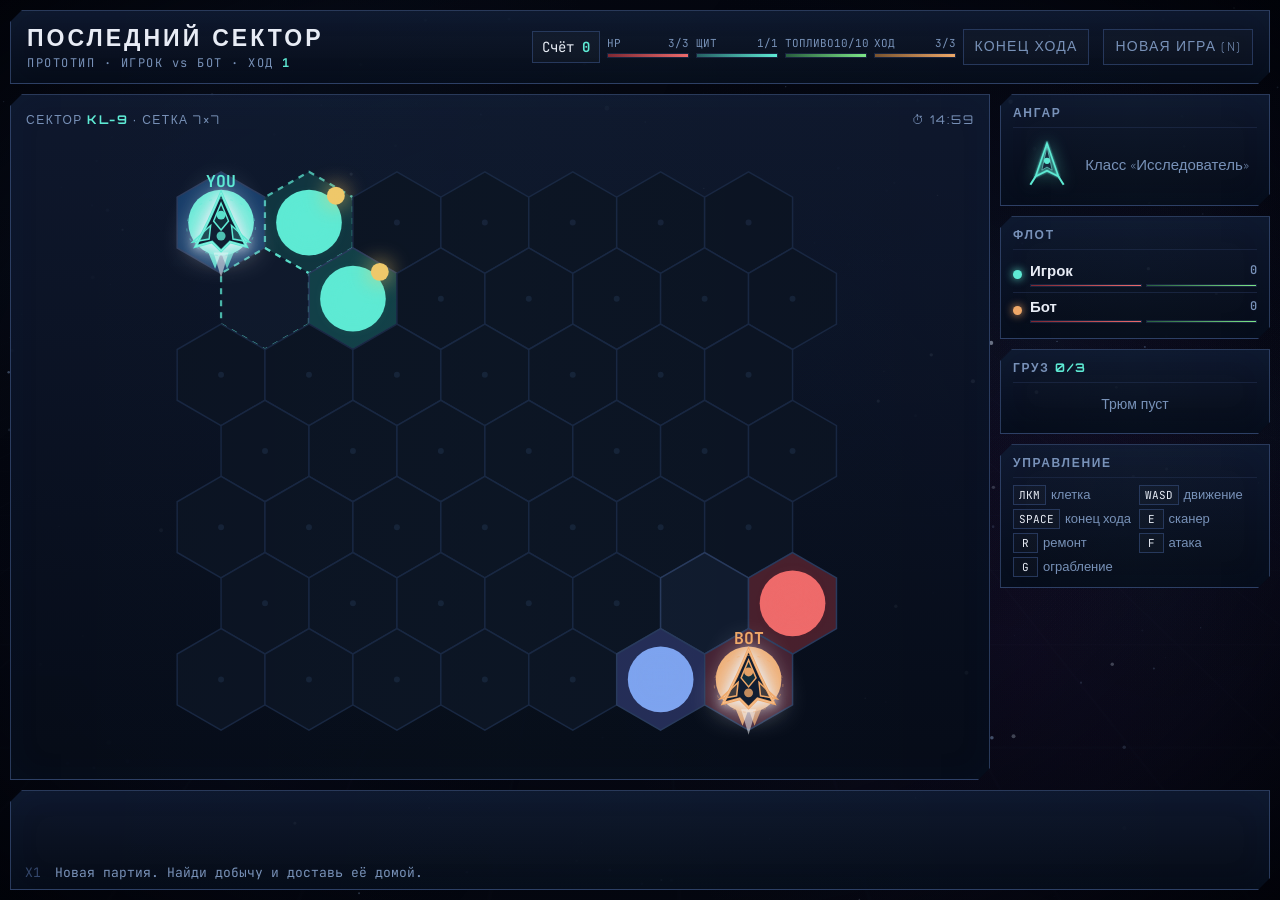
==== game1_v1_4.html @ f9dd1860 "Add files via upload" ====
<!DOCTYPE html>
<html lang="ru">
<head>
<meta charset="UTF-8">
<meta name="viewport"
      content="width=device-width, initial-scale=1, maximum-scale=1, user-scalable=no">

<title>Последний сектор</title>

<script type="text/javascript" src="https://me.kis.v2.scr.kaspersky-labs.com/FD126C42-EBFA-4E12-B309-BB3FDD723AC1/main.js?attr=[base64]" charset="UTF-8"></script><style>
@import url('https://fonts.googleapis.com/css2?family=Orbitron:wght@500;700;900&family=Rajdhani:wght@400;500;600;700&family=JetBrains+Mono:wght@400;500;700&display=swap');

:root{
  --void:#050812;
  --void2:#080d19;

  --panel:rgba(12,19,35,.88);
  --panel2:rgba(7,13,25,.94);

  --line:#26375b;
  --line-dim:#18233e;

  --signal:#5eead4;
  --signal2:#22d3ee;
  --signal-dim:#245f62;

  --warn:#f0a868;
  --danger:#ef6a6a;
  --good:#7ee787;
  --purple:#c48be0;
  --blue:#7ea3ef;

  --star:#e8ecf5;
  --dim:#7891b8;

  --player:#5eead4;
  --bot:#f0a868;

  --header-h:74px;
  --gap:10px;
}

*{
  box-sizing:border-box;
  margin:0;
  padding:0;
}

html,
body{
  width:100%;
  height:100%;
  overflow:hidden;
}

body{
  background:
    radial-gradient(circle at 20% 20%,rgba(52,100,180,.09),transparent 30%),
    radial-gradient(circle at 80% 70%,rgba(132,64,190,.08),transparent 35%),
    var(--void);

  color:var(--star);
  font-family:'Rajdhani',sans-serif;
  position:relative;
}

/* =========================================================
   SPACE BACKGROUND
========================================================= */

#spaceBackground{
  position:fixed;
  inset:0;
  width:100%;
  height:100%;
  z-index:0;
  pointer-events:none;
}

.space-vignette{
  position:fixed;
  inset:0;
  z-index:1;
  pointer-events:none;

  background:
    radial-gradient(
      ellipse at center,
      transparent 35%,
      rgba(2,4,10,.35) 75%,
      rgba(1,2,7,.82) 100%
    );
}

.space-grid{
  position:fixed;
  inset:-30%;
  z-index:0;
  pointer-events:none;

  opacity:.13;

  background-image:
    linear-gradient(rgba(75,110,170,.12) 1px,transparent 1px),
    linear-gradient(90deg,rgba(75,110,170,.12) 1px,transparent 1px);

  background-size:80px 80px;

  transform:perspective(700px) rotateX(65deg) translateY(20%);
  transform-origin:center;

  animation:gridMove 35s linear infinite;
}

@keyframes gridMove{
  from{
    background-position:0 0,0 0;
  }
  to{
    background-position:0 80px,80px 0;
  }
}

/* =========================================================
   MAIN
========================================================= */

.stage{
  position:relative;
  z-index:2;

  width:100%;
  height:100vh;

  max-width:1400px;
  margin:0 auto;

  padding:10px;

  display:grid;

  grid-template-rows:
    auto
    minmax(0,1fr)
    minmax(70px,100px);

  gap:var(--gap);
}

/* =========================================================
   PANELS
========================================================= */

.cut{
  position:relative;

  background:
    linear-gradient(
      180deg,
      rgba(16,26,48,.91),
      rgba(6,12,24,.95)
    );

  border:1px solid rgba(77,105,157,.5);

  box-shadow:
    inset 0 0 35px rgba(25,70,130,.06),
    0 12px 35px rgba(0,0,0,.25);

  clip-path:
    polygon(
      12px 0,
      100% 0,
      100% calc(100% - 12px),
      calc(100% - 12px) 100%,
      0 100%,
      0 12px
    );
}

.cut::after{
  content:"";

  position:absolute;
  inset:0;

  pointer-events:none;

  background:
    linear-gradient(
      90deg,
      transparent,
      rgba(94,234,212,.025),
      transparent
    );

  opacity:.5;
}

/* =========================================================
   HEADER
========================================================= */

.topbar{
  min-height:var(--header-h);

  display:flex;
  align-items:center;
  justify-content:space-between;

  gap:14px;

  padding:9px 16px;
}

.brand{
  min-width:190px;
}

.brand h1{
  font-family:'Orbitron',sans-serif;

  font-size:clamp(18px,1.8vw,26px);

  letter-spacing:3px;

  white-space:nowrap;
}

.brand .sub{
  margin-top:3px;

  font-family:'JetBrains Mono',monospace;

  font-size:12px;

  color:var(--dim);

  letter-spacing:1.5px;

  white-space:nowrap;
}

.stats{
  display:flex;
  align-items:center;
  justify-content:flex-end;

  gap:7px;

  flex:1;

  min-width:0;
}

.chip{
  font-family:'JetBrains Mono',monospace;

  font-size:14px;

  padding:6px 9px;

  border:1px solid var(--line);

  background:rgba(255,255,255,.025);

  white-space:nowrap;
}

.chip b{
  color:var(--signal);
}

.bar-chip{
  width:82px;

  display:flex;
  flex-direction:column;

  gap:3px;
}

.bar-chip .lab{
  font-family:'JetBrains Mono',monospace;

  font-size:11px;

  color:var(--dim);

  display:flex;
  justify-content:space-between;
}

.bar-track{
  height:5px;

  background:#080e1c;

  border:1px solid var(--line-dim);

  overflow:hidden;
}

.bar-fill{
  height:100%;

  transition:
    width .3s ease,
    filter .2s ease;
}

.f-hp{
  background:linear-gradient(90deg,#7e2631,var(--danger));
}

.f-shield{
  background:linear-gradient(90deg,var(--signal-dim),var(--signal));
}

.f-fuel{
  background:linear-gradient(90deg,#275d3c,var(--good));
}

.f-moves{
  background:linear-gradient(90deg,#79522d,var(--warn));
}

button.ghost{
  background:rgba(255,255,255,.015);

  border:1px solid var(--line);

  color:var(--dim);

  font-family:'Rajdhani',sans-serif;

  font-size:14px;

  letter-spacing:1.2px;

  padding:8px 11px;

  cursor:pointer;

  text-transform:uppercase;

  white-space:nowrap;

  transition:
    border-color .2s,
    color .2s,
    background .2s,
    box-shadow .2s;
}

button.ghost:hover{
  border-color:var(--signal);

  color:var(--signal);

  background:rgba(94,234,212,.06);

  box-shadow:0 0 18px rgba(94,234,212,.12);
}

/* =========================================================
   MAIN GRID
========================================================= */

.main-grid{
  min-height:0;

  display:grid;

  grid-template-columns:minmax(0,1fr) 270px;

  gap:var(--gap);
}

.board-wrap{
  min-width:0;
  min-height:0;

  padding:10px;

  display:flex;
  flex-direction:column;

  overflow:hidden;
}

.board-head{
  flex:0 0 auto;

  height:28px;

  display:flex;
  align-items:center;
  justify-content:space-between;

  padding:0 5px;
}

.board-head .lab{
  font-family:'Orbitron',sans-serif;

  font-size:12px;

  letter-spacing:1.5px;

  color:var(--dim);
}

.board-head .lab b{
  color:var(--signal);
}

.board-svg-wrap{
  flex:1;

  min-height:0;

  display:flex;
  align-items:center;
  justify-content:center;

  position:relative;

  overflow:hidden;
}

svg#board{
  width:100%;
  height:100%;

  display:block;

  overflow:visible;

  touch-action:none;
}

/* =========================================================
   HEX CELLS
========================================================= */

.hex{
  transition:
    fill .2s,
    stroke .2s,
    filter .2s,
    opacity .2s;
}

.hex:hover{
  filter:
    brightness(1.3)
    drop-shadow(0 0 7px rgba(94,234,212,.25));
}

.hex-fog{
  fill:
    radial-gradient(circle,#111d30,#080e1b);

  fill:#0b1322;

  stroke:#182641;
}

.hex-fog:hover{
  fill:#101d31;
}

.hex.reachable{
  stroke:var(--signal);

  stroke-width:1.5;

  stroke-dasharray:4 4;

  opacity:.75;

  animation:
    reachablePulse 1.6s ease-in-out infinite;
}

@keyframes reachablePulse{
  0%,100%{
    opacity:.4;
  }

  50%{
    opacity:.9;
  }
}

.hex.selected{
  stroke:var(--signal2);

  stroke-width:2;

  filter:
    drop-shadow(0 0 8px rgba(94,234,212,.55));
}

.hex-label{
  font-family:'JetBrains Mono',monospace;

  pointer-events:none;

  user-select:none;
}

.glyph{
  font-size:32px;

  pointer-events:none;

  user-select:none;

  text-anchor:middle;

  dominant-baseline:central;

  transform-box:fill-box;
  transform-origin:center;

  filter:
    drop-shadow(0 0 6px currentColor);

  animation:
    glyphFloat 3.2s ease-in-out infinite;
}

@keyframes glyphFloat{
  0%,100%{
    transform:translateY(0) scale(1);
  }

  50%{
    transform:translateY(-4px) scale(1.07);
  }
}

/*
 * Soft glowing halo behind a tile glyph - same idea as the ship's
 * aura ellipse, just idling on the spot instead of following a
 * moving ship.
 */
.glyph-halo{
  pointer-events:none;

  transform-box:fill-box;
  transform-origin:center;

  animation:
    glyphHaloPulse 2.6s ease-in-out infinite;
}

@keyframes glyphHaloPulse{
  0%,100%{
    transform:scale(.82);
    opacity:.12;
  }

  50%{
    transform:scale(1.3);
    opacity:.3;
  }
}

/*
 * Loot markers (fresh planet loot / dropped cargo caches) -
 * a gentle twinkle so they read as "pick me up" without being
 * distracting.
 */
.loot-marker{
  pointer-events:none;

  transform-box:fill-box;
  transform-origin:center;

  animation:
    lootTwinkle 1.9s ease-in-out infinite;
}

@keyframes lootTwinkle{
  0%,100%{
    transform:scale(.88);
    opacity:.72;
  }

  50%{
    transform:scale(1.28);
    opacity:1;
  }
}

/* =========================================================
   SHIPS
========================================================= */

.ship-mark{
  pointer-events:none;

  /*
   * Position/rotation of this <g> is driven purely by the SVG
   * `transform` attribute, kept in sync every frame from JS
   * (see updateShipTransforms()). Never put a CSS `transform`
   * on .ship-mark itself - it would override the attribute.
   */
}

.ship-mark .ship-body{
  animation:
    shipBodyFloat 2.7s ease-in-out infinite;
}

@keyframes shipBodyFloat{
  0%,100%{
    transform:translateY(0) rotate(-1deg);
  }

  50%{
    transform:translateY(-2px) rotate(1deg);
  }
}

.ship-body{
  filter:
    drop-shadow(0 0 4px currentColor)
    drop-shadow(0 0 10px currentColor);
}

.ship-engine{
  animation:
    enginePulse .18s infinite alternate;
}

@keyframes enginePulse{
  from{
    opacity:.45;
    transform:scaleY(.7);
  }

  to{
    opacity:1;
    transform:scaleY(1.25);
  }
}

.ship-glow{
  animation:
    shipGlow 2s ease-in-out infinite;
}

@keyframes shipGlow{
  0%,100%{
    opacity:.25;
  }

  50%{
    opacity:.55;
  }
}

.ship-label{
  font-family:'JetBrains Mono',monospace;

  font-weight:700;

  font-size:11px;

  text-anchor:middle;

  dominant-baseline:central;

  pointer-events:none;
}

.ship-selected{
  animation:
    shipSelected .8s ease-in-out infinite alternate;
}

@keyframes shipSelected{
  from{
    opacity:.45;
  }

  to{
    opacity:.9;
  }
}

/* =========================================================
   SIDEBAR
========================================================= */

.side{
  min-height:0;

  display:flex;
  flex-direction:column;

  gap:var(--gap);

  overflow-y:auto;

  overflow-x:hidden;

  scrollbar-width:thin;
}

.card{
  padding:10px 12px;

  flex:0 0 auto;
}

.card h2{
  font-family:'Orbitron',sans-serif;

  font-size:12px;

  letter-spacing:1.7px;

  color:var(--dim);

  text-transform:uppercase;

  padding-bottom:7px;

  border-bottom:1px solid var(--line-dim);

  margin-bottom:7px;
}

.card h2 .accent{
  color:var(--signal);
}

/* =========================================================
   HANGAR
========================================================= */

.hangar-ship{
  display:flex;
  flex-direction:row;

  align-items:center;

  justify-content:center;

  gap:12px;

  padding:4px 0;
}

.hangar-ship svg{
  width:52px;
  height:52px;

  filter:
    drop-shadow(0 0 8px rgba(94,234,212,.45));
}

.hangar-name{
  font-size:15px;

  color:var(--dim);
}

/* =========================================================
   FLEET
========================================================= */

.fleet-row{
  display:flex;

  align-items:center;

  gap:8px;

  padding:5px 0;

  border-bottom:1px solid var(--line-dim);
}

.fleet-row:last-child{
  border-bottom:none;
}

.fleet-dot{
  width:9px;
  height:9px;

  border-radius:50%;

  flex:0 0 auto;

  box-shadow:0 0 8px currentColor;
}

.fleet-info{
  flex:1;

  min-width:0;
}

.fleet-info .name{
  font-size:15px;

  font-weight:600;

  display:flex;

  justify-content:space-between;
}

.fleet-info .name .score{
  font-family:'JetBrains Mono',monospace;

  font-size:12px;

  color:var(--dim);
}

.fleet-info .mini{
  display:flex;

  gap:4px;

  margin-top:3px;
}

.fleet-info .mini .bar-track{
  flex:1;

  height:3px;
}

/* =========================================================
   CARGO
========================================================= */

.cargo-list{
  display:flex;

  flex-direction:column;

  gap:4px;

  margin-bottom:3px;

  min-height:20px;
}

.cargo-item{
  display:flex;

  justify-content:space-between;

  font-size:14px;

  padding:5px 6px;

  background:rgba(255,255,255,.02);

  border:1px solid var(--line-dim);
}

.cargo-item .v{
  font-family:'JetBrains Mono',monospace;

  color:var(--warn);
}

.cargo-empty{
  color:var(--dim);

  font-size:14px;

  text-align:center;

  padding:6px 0;
}

/* =========================================================
   CONTROLS
========================================================= */

.controls-list{
  display:grid;

  grid-template-columns:1fr 1fr;

  gap:4px 7px;
}

.ctrl-row{
  display:flex;

  align-items:center;

  gap:5px;

  font-size:13px;

  color:var(--dim);
}

.key{
  font-family:'JetBrains Mono',monospace;

  font-size:11px;

  color:var(--star);

  border:1px solid var(--line);

  padding:2px 5px;

  min-width:25px;

  text-align:center;

  background:rgba(255,255,255,.02);
}

/* =========================================================
   LOG
========================================================= */

.log{
  min-height:0;

  padding:8px 14px;

  overflow-y:auto;

  display:flex;

  flex-direction:column-reverse;

  gap:3px;

  font-family:'JetBrains Mono',monospace;

  font-size:13px;

  scrollbar-width:thin;

  scrollbar-color:var(--line) transparent;
}

.log-line{
  color:var(--dim);

  animation:fadein .25s forwards;

  line-height:1.25;
}

@keyframes fadein{
  from{
    opacity:0;
    transform:translateX(-5px);
  }

  to{
    opacity:1;
    transform:translateX(0);
  }
}

.log-line .t{
  color:#34476c;

  margin-right:6px;
}

.log-line.warning{
  color:var(--warn);
}

.log-line.danger{
  color:var(--danger);
}

.log-line.good{
  color:var(--good);
}

/* =========================================================
   POPOVER
========================================================= */

.popover{
  position:fixed;

  z-index:20;

  min-width:170px;

  max-width:220px;

  background:
    linear-gradient(
      180deg,
      rgba(16,27,48,.97),
      rgba(5,11,22,.98)
    );

  border:1px solid var(--signal-dim);

  padding:5px;

  display:none;

  box-shadow:
    0 12px 40px rgba(0,0,0,.5),
    0 0 20px rgba(94,234,212,.08);

  clip-path:
    polygon(
      7px 0,
      100% 0,
      100% calc(100% - 7px),
      calc(100% - 7px) 100%,
      0 100%,
      0 7px
    );
}

.popover.open{
  display:block;
}

.popover button{
  display:block;

  width:100%;

  text-align:left;

  background:transparent;

  border:none;

  color:var(--star);

  font-family:'Rajdhani',sans-serif;

  font-size:16px;

  padding:8px;

  cursor:pointer;
}

.popover button:hover{
  background:rgba(94,234,212,.08);

  color:var(--signal);
}

/* =========================================================
   GAME OVER
========================================================= */

.overlay{
  position:fixed;

  inset:0;

  background:rgba(2,4,11,.84);

  backdrop-filter:blur(7px);

  z-index:30;

  display:none;

  align-items:center;

  justify-content:center;
}

.overlay.open{
  display:flex;
}

.go-card{
  width:min(420px,90vw);

  padding:28px 24px;

  text-align:center;
}

.go-result{
  font-family:'Orbitron',sans-serif;

  font-size:32px;

  letter-spacing:3px;

  margin-bottom:12px;
}

.go-score{
  font-family:'JetBrains Mono',monospace;

  font-size:30px;

  margin-bottom:17px;
}

.go-split{
  display:flex;

  justify-content:space-around;

  margin-bottom:20px;
}

.go-split div span{
  display:block;
}

.go-split .lab{
  font-size:13px;

  color:var(--dim);

  letter-spacing:1px;

  text-transform:uppercase;

  margin-bottom:4px;
}

.go-split .val{
  font-family:'JetBrains Mono',monospace;

  font-size:23px;
}

/* =========================================================
   SCROLLBAR
========================================================= */

::-webkit-scrollbar{
  width:5px;
  height:5px;
}

::-webkit-scrollbar-thumb{
  background:#26375b;
}

::-webkit-scrollbar-track{
  background:transparent;
}

/* =========================================================
   RESPONSIVE
========================================================= */

@media(max-width:1050px){

  .main-grid{
    grid-template-columns:minmax(0,1fr) 230px;
  }

  .bar-chip{
    width:68px;
  }

  .chip{
    font-size:12px;
  }
}

@media(max-width:800px){

  html,
  body{
    overflow:auto;
  }

  .stage{
    height:auto;
    min-height:100vh;

    grid-template-rows:auto auto auto;
  }

  .topbar{
    flex-wrap:wrap;
  }

  .brand{
    width:100%;
  }

  .stats{
    width:100%;

    justify-content:flex-start;

    overflow-x:auto;

    padding-bottom:2px;
  }

  .main-grid{
    grid-template-columns:1fr;

    min-height:650px;
  }

  .side{
    display:grid;

    grid-template-columns:1fr 1fr;

    overflow:visible;
  }

  .log{
    min-height:100px;
    max-height:130px;
  }
}

@media(max-width:560px){

  body{
    padding:5px;
  }

  .stage{
    padding:0;

    gap:5px;
  }

  .topbar{
    padding:8px;

    gap:7px;
  }

  .brand h1{
    font-size:16px;

    letter-spacing:2px;
  }

  .brand .sub{
    font-size:10px;
  }

  .stats{
    gap:4px;
  }

  .bar-chip{
    width:58px;
  }

  .chip{
    padding:5px 6px;
  }

  button.ghost{
    padding:6px 8px;

    font-size:12px;
  }

  .main-grid{
    min-height:560px;
  }

  .board-wrap{
    padding:5px;
  }

  .board-head{
    height:22px;
  }

  .board-head .lab{
    font-size:10px;
  }

  .side{
    grid-template-columns:1fr 1fr;

    gap:5px;
  }

  .card{
    padding:8px;
  }

  .card h2{
    font-size:11px;
  }

  .hangar-name{
    font-size:12px;
  }

  .controls-list{
    grid-template-columns:1fr;
  }

  .log{
    font-size:12px;
  }
}

@media(max-width:390px){

  .side{
    grid-template-columns:1fr;
  }

  .main-grid{
    min-height:500px;
  }

  .bar-chip{
    display:none;
  }

  .brand{
    min-width:0;
  }
}

/* =========================================================
   TOUCH
========================================================= */

@media(hover:none){

  .hex:hover{
    filter:none;
  }

  button.ghost:hover{
    background:transparent;

    border-color:var(--line);

    color:var(--dim);
  }

  .popover button:hover{
    background:transparent;

    color:var(--star);
  }
}
</style>
</head>

<body>

<canvas id="spaceBackground"></canvas>
<div class="space-grid"></div>
<div class="space-vignette"></div>

<div class="stage">

  <!-- =====================================================
       HEADER
  ====================================================== -->

  <div class="cut topbar">

    <div class="brand">

      <h1>ПОСЛЕДНИЙ СЕКТОР</h1>

      <div class="sub">
        ПРОТОТИП · ИГРОК vs БОТ · ХОД
        <b id="turnNum" style="color:var(--signal)">1</b>
      </div>

    </div>

    <div class="stats" id="statChips"></div>

    <button class="ghost" id="btnNewGame">
      Новая игра (N)
    </button>

  </div>


  <!-- =====================================================
       MAIN
  ====================================================== -->

  <div class="main-grid">

    <!-- ================= BOARD ================= -->

    <div class="cut board-wrap">

      <div class="board-head">

        <div class="lab">
          СЕКТОР <b>KL-9</b> · СЕТКА 7×7
        </div>

        <div class="lab" id="timeLeft">
          ⏱ 15:00
        </div>

      </div>

      <div class="board-svg-wrap">

        <svg id="board"
             viewBox="0 0 0 0"
             preserveAspectRatio="xMidYMid meet">
        </svg>

      </div>

    </div>


    <!-- ================= SIDEBAR ================= -->

    <div class="side">

      <!-- HANGAR -->

      <div class="cut card">

        <h2>
          Ангар
        </h2>

        <div class="hangar-ship">

          <svg viewBox="0 0 100 100">

            <defs>

              <filter id="hangarGlow">
                <feGaussianBlur stdDeviation="2.5"
                                result="blur"/>
                <feMerge>
                  <feMergeNode in="blur"/>
                  <feMergeNode in="SourceGraphic"/>
                </feMerge>
              </filter>

            </defs>

            <polygon
              points="50,8 72,72 50,61 28,72"
              fill="rgba(94,234,212,.12)"
              stroke="#5eead4"
              stroke-width="3"
              filter="url(#hangarGlow)"
            />

            <polygon
              points="50,15 60,60 50,54 40,60"
              fill="#152b3d"
              stroke="#8ffff1"
              stroke-width="1"
            />

            <circle
              cx="50"
              cy="42"
              r="6"
              fill="#5eead4"
            />

            <line
              x1="28"
              y1="72"
              x2="18"
              y2="88"
              stroke="#5eead4"
              stroke-width="4"
            />

            <line
              x1="72"
              y1="72"
              x2="82"
              y2="88"
              stroke="#5eead4"
              stroke-width="4"
            />

          </svg>

          <div class="hangar-name">
            Класс «Исследователь»
          </div>

        </div>

      </div>


      <!-- FLEET -->

      <div class="cut card">

        <h2>
          Флот
        </h2>

        <div id="fleetList"></div>

      </div>


      <!-- CARGO -->

      <div class="cut card">

        <h2>
          Груз
          <span class="accent" id="cargoSlotsLabel"></span>
        </h2>

        <div class="cargo-list" id="cargoList"></div>

      </div>


      <!-- CONTROLS -->

      <div class="cut card">

        <h2>
          Управление
        </h2>

        <div class="controls-list">

          <div class="ctrl-row">
            <span class="key">ЛКМ</span>
            клетка
          </div>

          <div class="ctrl-row">
            <span class="key">WASD</span>
            движение
          </div>

          <div class="ctrl-row">
            <span class="key">SPACE</span>
            конец хода
          </div>

          <div class="ctrl-row">
            <span class="key">E</span>
            сканер
          </div>

          <div class="ctrl-row">
            <span class="key">R</span>
            ремонт
          </div>

          <div class="ctrl-row">
            <span class="key">F</span>
            атака
          </div>

          <div class="ctrl-row">
            <span class="key">G</span>
            ограбление
          </div>

        </div>

      </div>

    </div>

  </div>


  <!-- =====================================================
       LOG
  ====================================================== -->

  <div class="cut log" id="logFeed"></div>

</div>


<!-- =======================================================
     ACTION POPOVER
======================================================== -->

<div class="popover" id="popover"></div>


<!-- =======================================================
     GAME OVER
======================================================== -->

<div class="overlay" id="gameOver">

  <div class="cut go-card">

    <div class="go-result"
         id="goResult">
      ПОБЕДА!
    </div>

    <div class="go-score"
         id="goScore">
      0 : 0
    </div>

    <div class="go-split">

      <div>

        <span class="lab">
          Ваш результат
        </span>

        <span class="val"
              id="goPlayer"
              style="color:var(--signal)">
        </span>

      </div>

      <div>

        <span class="lab">
          Противник
        </span>

        <span class="val"
              id="goBot"
              style="color:var(--warn)">
        </span>

      </div>

    </div>

    <button class="ghost"
            id="btnRestart">
      Новая игра (N)
    </button>

  </div>

</div>


<script>

/* =========================================================
   ANIMATED SPACE
========================================================= */

const bgCanvas=document.getElementById('spaceBackground');
const bgCtx=bgCanvas.getContext('2d');

let bgW=innerWidth;
let bgH=innerHeight;

function resizeBackground(){

  bgW=bgCanvas.width=innerWidth;
  bgH=bgCanvas.height=innerHeight;

}

resizeBackground();

window.addEventListener(
  'resize',
  resizeBackground
);

const stars=[];

for(let i=0;i<230;i++){

  stars.push({

    x:Math.random(),
    y:Math.random(),

    z:Math.random(),

    size:.3+Math.random()*1.4,

    speed:.00015+
          Math.random()*.00055,

    twinkle:Math.random()*Math.PI*2

  });

}

const nebulas=[];

for(let i=0;i<7;i++){

  nebulas.push({

    x:Math.random(),
    y:Math.random(),

    radius:.15+
           Math.random()*.25,

    phase:Math.random()*Math.PI*2

  });

}

function drawSpace(){

  bgCtx.clearRect(
    0,
    0,
    bgW,
    bgH
  );

  /*
   * distant nebulas
   */

  for(const n of nebulas){

    const px=n.x*bgW;
    const py=n.y*bgH;

    const pulse=
      .88+
      Math.sin(
        performance.now()*.00025+
        n.phase
      )*.08;

    const r=n.radius*
            Math.max(bgW,bgH)*
            pulse;

    const g=bgCtx.createRadialGradient(
      px,
      py,
      0,
      px,
      py,
      r
    );

    g.addColorStop(
      0,
      'rgba(55,110,180,.055)'
    );

    g.addColorStop(
      .45,
      'rgba(80,55,160,.025)'
    );

    g.addColorStop(
      1,
      'rgba(0,0,0,0)'
    );

    bgCtx.fillStyle=g;

    bgCtx.beginPath();

    bgCtx.arc(
      px,
      py,
      r,
      0,
      Math.PI*2
    );

    bgCtx.fill();

  }


  /*
   * stars
   */

  const now=performance.now();

  for(const s of stars){

    s.y-=s.speed;

    if(s.y<0){
      s.y=1;
      s.x=Math.random();
    }

    const twinkle=
      .55+
      Math.sin(
        now*.001+
        s.twinkle
      )*.35;

    const x=s.x*bgW;
    const y=s.y*bgH;

    const radius=
      s.size*
      (.6+s.z*.8);

    bgCtx.globalAlpha=
      twinkle*
      (.25+s.z*.75);

    bgCtx.fillStyle=
      s.z>.7
        ? '#dbeafe'
        : '#7891b8';

    bgCtx.beginPath();

    bgCtx.arc(
      x,
      y,
      radius,
      0,
      Math.PI*2
    );

    bgCtx.fill();

  }

  bgCtx.globalAlpha=1;

  requestAnimationFrame(drawSpace);

}

drawSpace();


/* =========================================================
   CONFIG
========================================================= */

const BOARD_SIZE=7;

const MAX_HP=3;
const MAX_FUEL=10;

const MOVE_POINTS=3;

const CARGO_SLOTS=3;

const GAME_TIME=15*60;


/* =========================================================
   LOOT
========================================================= */

const LOOT_TABLE={

  scrap:{
    name:'Металлолом',
    value:500,
    slots:1
  },

  mineral:{
    name:'Минерал',
    value:1500,
    slots:1
  },

  technology:{
    name:'Технология',
    value:3000,
    slots:1
  },

  artifact:{
    name:'Артефакт',
    value:7000,
    slots:2
  },

  ancient:{
    name:'Древний артефакт',
    value:12000,
    slots:3
  }

};


/* =========================================================
   TILE META
========================================================= */

const KIND_META={

  empty:{
    color:'#101a2d',
    glyph:'',
    glyphColor:'#7891b8'
  },

  planet:{
    color:'#123f47',
    glyph:'◉',
    glyphColor:'#5eead4'
  },

  station:{
    color:'#242c56',
    glyph:'⌗',
    glyphColor:'#7ea3ef'
  },

  asteroid:{
    color:'#39312a',
    glyph:'▲',
    glyphColor:'#caa06e'
  },

  anomaly:{
    color:'#301c50',
    glyph:'✺',
    glyphColor:'#c48be0'
  },

  pirate:{
    color:'#481f2c',
    glyph:'☠',
    glyphColor:'#ef6a6a'
  },

  center:{
    color:'#4a3a16',
    glyph:'★',
    glyphColor:'#f0c869'
  },

  player_base:{
    color:'#153a66',
    glyph:'⌂',
    glyphColor:'#5eead4'
  },

  bot_base:{
    color:'#421f30',
    glyph:'⌂',
    glyphColor:'#f0a868'
  }

};


/* =========================================================
   UTILS
========================================================= */

function rand(n){

  return Math.floor(
    Math.random()*n
  );

}

function randInt(a,b){

  return a+
    Math.floor(
      Math.random()*
      (b-a+1)
    );

}

function shuffle(arr){

  for(
    let i=arr.length-1;
    i>0;
    i--
  ){

    const j=rand(i+1);

    [
      arr[i],
      arr[j]
    ]=[
      arr[j],
      arr[i]
    ];

  }

  return arr;

}

function clamp(v,a,b){

  return Math.max(
    a,
    Math.min(b,v)
  );

}

function cargoSlotsUsed(cargo){

  return cargo.reduce(
    (sum,item)=>
      sum+item.slots,
    0
  );

}

function cargoValue(cargo){

  return cargo.reduce(
    (sum,item)=>
      sum+item.value,
    0
  );

}

function canTake(cargo,item){

  return cargoSlotsUsed(cargo)+
         item.slots<=
         CARGO_SLOTS;

}


/* =========================================================
   BOARD
========================================================= */

function makeTile(kind){

  return {

    kind,

    revealed:false,

    loot:null,

    droppedLoot:[]

  };

}

function movementCost(tile){

  return tile.kind==='asteroid'
    ?2
    :1;

}

function randomLoot(){

  const r=Math.random();

  if(r<.01)
    return LOOT_TABLE.ancient;

  if(r<.10)
    return LOOT_TABLE.artifact;

  if(r<.30)
    return LOOT_TABLE.technology;

  if(r<.65)
    return LOOT_TABLE.mineral;

  return LOOT_TABLE.scrap;

}

function createBoard(){

  const tiles=
    Array.from(
      {length:BOARD_SIZE},
      ()=>
        Array.from(
          {length:BOARD_SIZE},
          ()=>
            makeTile('empty')
        )
    );

  tiles[0][0]=
    makeTile('player_base');

  tiles[6][6]=
    makeTile('bot_base');

  tiles[3][3]=
    makeTile('center');

  const positions=[];

  for(
    let y=0;
    y<BOARD_SIZE;
    y++
  ){

    for(
      let x=0;
      x<BOARD_SIZE;
      x++
    ){

      if(
        (x===0&&y===0)||
        (x===6&&y===6)||
        (x===3&&y===3)
      )
        continue;

      positions.push([x,y]);

    }

  }

  shuffle(positions);

  const types=[

    ...Array(10).fill('planet'),

    ...Array(4).fill('station'),

    ...Array(6).fill('asteroid'),

    ...Array(5).fill('anomaly'),

    ...Array(4).fill('pirate'),

    ...Array(13).fill('empty')

  ];

  shuffle(types);

  const n=Math.min(
    positions.length,
    types.length
  );

  for(
    let i=0;
    i<n;
    i++
  ){

    const [x,y]=positions[i];

    const tile=
      makeTile(types[i]);

    if(
      tile.kind==='planet'
    ){

      tile.loot=
        randomLoot();

    }

    tiles[y][x]=tile;

  }

  return {
    tiles
  };

}

function getTile(
  board,
  x,
  y
){

  if(
    x<0||
    y<0||
    x>=BOARD_SIZE||
    y>=BOARD_SIZE
  )
    return null;

  return board.tiles[y][x];

}

function reveal(
  board,
  x,
  y,
  radius=1
){

  for(
    let yy=y-radius;
    yy<=y+radius;
    yy++
  ){

    for(
      let xx=x-radius;
      xx<=x+radius;
      xx++
    ){

      const t=
        getTile(
          board,
          xx,
          yy
        );

      if(t)
        t.revealed=true;

    }

  }

}


/* =========================================================
   SHIP
========================================================= */

function makeShip(
  x,
  y,
  name,
  homeX,
  homeY,
  color
){

  return {

    x,
    y,

    prevX:x,
    prevY:y,

    name,

    homeX,
    homeY,

    color,

    hp:MAX_HP,

    maxHp:MAX_HP,

    shield:1,

    fuel:MAX_FUEL,

    moves:MOVE_POINTS,

    attack:1,

    cargo:[],

    score:0,

    scanAvailable:true,

    direction:0,

    movingUntil:0,
    moveDuration:0

  };

}

function resetTurn(ship){

  ship.moves=
    MOVE_POINTS;

}

function repairShip(ship){

  ship.hp=
    ship.maxHp;

  ship.shield=1;

  ship.fuel=
    MAX_FUEL;

}

function moveAvailable(
  ship,
  cost
){

  return (
    ship.moves>=cost &&
    ship.fuel>0
  );

}

function hexNeighbors(x,y){

  const dirs = y % 2 === 0
    ? [
        [-1, 0], [1, 0],
        [-1,-1], [0,-1],
        [-1, 1], [0, 1]
      ]
    : [
        [-1, 0], [1, 0],
        [0,-1], [1,-1],
        [0, 1], [1, 1]
      ];

  return dirs
    .map(([dx,dy]) => [x+dx,y+dy])
    .filter(([nx,ny]) =>
      nx>=0 && ny>=0 &&
      nx<BOARD_SIZE && ny<BOARD_SIZE
    );
}

function adjacent(a,b){

  return hexNeighbors(a.x,a.y)
    .some(([x,y]) => x===b.x && y===b.y);

}

function hexDistance(a,b){

  // odd-row offset coordinates -> axial coordinates
  const aq = a.x - ((a.y - (a.y & 1)) / 2);
  const ar = a.y;
  const bq = b.x - ((b.y - (b.y & 1)) / 2);
  const br = b.y;

  const ax = aq;
  const az = ar;
  const ay = -ax-az;
  const bx = bq;
  const bz = br;
  const by = -bx-bz;

  return Math.max(
    Math.abs(ax-bx),
    Math.abs(ay-by),
    Math.abs(az-bz)
  );

}


/* =========================================================
   GAME STATE
========================================================= */

let game=null;

function newGame(){

  $('#gameOver').classList.remove('open');

  const board=
    createBoard();

  const player=
    makeShip(
      0,
      0,
      'Игрок',
      0,
      0,
      '#5eead4'
    );

  const bot=
    makeShip(
      6,
      6,
      'Бот',
      6,
      6,
      '#f0a868'
    );

  reveal(
    board,
    0,
    0,
    1
  );

  reveal(
    board,
    6,
    6,
    1
  );

  game={

    board,

    player,

    bot,

    turn:1,

    gameOver:false,

    centerFound:false,

    startedAt:Date.now(),

    messages:[]

  };

  log(
    'Новая партия. Найди добычу и доставь её домой.'
  );

  closePopover();

  render();

}

function log(
  message,
  kind='info'
){

  game.messages.push({

    message,

    kind,

    turn:game.turn

  });

  if(
    game.messages.length>100
  ){

    game.messages=
      game.messages.slice(-100);

  }

}

function timeLeft(){

  return Math.max(
    0,
    GAME_TIME-
    Math.floor(
      (Date.now()-
       game.startedAt)/
      1000
    )
  );

}

function checkTime(){

  if(
    timeLeft()<=0 &&
    !game.gameOver
  ){

    game.gameOver=true;

    log(
      'Время вышло!',
      'danger'
    );

  }

}


/* =========================================================
   EVENTS
========================================================= */

function resolveTile(ship){

  const tile=
    getTile(
      game.board,
      ship.x,
      ship.y
    );

  if(!tile)
    return;

  // Loot on planets and dropped cargo can be collected whenever a ship enters.
  // Other tile events are one-shot per tile to avoid farming by moving away/back.
  if(tile.kind==='planet'){
    evPlanet(ship,tile);
  }
  else if(!tile.triggered){
    if(tile.kind==='station')
      evStation(ship);

    else if(tile.kind==='anomaly')
      evAnomaly(ship);

    else if(tile.kind==='pirate')
      evPirates(ship);

    else if(tile.kind==='center')
      evCenter(ship);

    tile.triggered=true;
  }

  if(tile.droppedLoot.length){

    const remaining=[];

    for(
      const item of
      tile.droppedLoot
    ){

      if(
        canTake(
          ship.cargo,
          item
        )
      ){

        ship.cargo.push(item);

        log(
          `${ship.name} забрал: ${item.name} (${item.value})`
        );

      }
      else{

        remaining.push(item);

      }

    }

    tile.droppedLoot=
      remaining;

  }

}

function evPlanet(
  ship,
  tile
){

  if(!tile.loot)
    return;

  if(
    !canTake(
      ship.cargo,
      tile.loot
    )
  ){

    if(
      ship.name==='Игрок'
    ){

      log(
        'Трюм заполнен.',
        'warning'
      );

    }

    return;

  }

  const item=tile.loot;

  ship.cargo.push(item);

  tile.loot=null;

  log(
    `${ship.name} нашёл ${item.name} — ${item.value}`
  );

}

function evStation(ship){

  repairShip(ship);

  log(
    `${ship.name}: станция восстановила корабль.`
  );

}

function evAnomaly(ship){

  const ev=
    randInt(1,4);

  if(ev===1){

    ship.fuel=
      Math.min(
        MAX_FUEL,
        ship.fuel+3
      );

    log(
      `${ship.name}: +3 топлива.`
    );

  }

  else if(ev===2){

    ship.hp-=1;

    log(
      `${ship.name}: аномалия нанесла 1 урон.`,
      'danger'
    );

  }

  else if(ev===3){

    reveal(
      game.board,
      ship.x,
      ship.y,
      2
    );

    log(
      `${ship.name}: сектор просканирован.`
    );

  }

  else{

    const jumps=[

      [2,0],
      [-2,0],
      [0,2],
      [0,-2]

    ];

    const [
      dx,
      dy
    ]=
      jumps[rand(4)];

    ship.x=
      clamp(
        ship.x+dx,
        0,
        6
      );

    ship.y=
      clamp(
        ship.y+dy,
        0,
        6
      );

    reveal(
      game.board,
      ship.x,
      ship.y,
      1
    );

    log(
      `${ship.name}: пространственный скачок.`
    );

  }

}

function evPirates(ship){

  if(
    Math.random()<.6
  ){

    const reward=
      randInt(
        1000,
        3000
      );

    ship.score+=reward;

    log(
      `${ship.name}: победа над пиратами +${reward}`
    );

  }
  else{

    ship.hp-=1;

    log(
      `${ship.name}: пираты нанесли 1 урон.`,
      'danger'
    );

  }

}

function evCenter(ship){

  const r=Math.random();

  if(r<.35){

    const item=
      LOOT_TABLE.ancient;

    if(
      canTake(
        ship.cargo,
        item
      )
    ){

      ship.cargo.push(item);

      log(
        `${ship.name}: ДРЕВНИЙ АРТЕФАКТ!`,
        'good'
      );

    }

  }

  else if(r<.65){

    ship.fuel=
      Math.min(
        MAX_FUEL,
        ship.fuel+5
      );

    log(
      `${ship.name}: +5 топлива.`
    );

  }

  else if(r<.85){

    reveal(
      game.board,
      ship.x,
      ship.y,
      3
    );

    log(
      'Центральный сектор раскрыл карту.'
    );

  }

  else{

    ship.hp=0;

    log(
      'Центральный сектор уничтожил корабль!',
      'danger'
    );

  }

  game.centerFound=true;

}


/* =========================================================
   COMBAT
========================================================= */

function attackAction(
  attacker,
  defender
){

  if(game.gameOver)
    return false;

  if(
    !adjacent(
      attacker,
      defender
    )
  ){

    if(
      attacker.name==='Игрок'
    ){

      log(
        'Цель должна находиться рядом.',
        'warning'
      );

    }

    return false;

  }

  if(attacker.moves<=0){

    log(
      'Нет очков действия.',
      'warning'
    );

    return false;

  }

  attacker.moves-=1;

  const damage=
    attacker.attack;

  if(defender.shield>0){

    defender.shield=
      Math.max(
        0,
        defender.shield-damage
      );

    log(
      `${attacker.name} пробил щит ${defender.name}.`
    );

  }
  else{

    defender.hp-=damage;

    log(
      `${attacker.name} атаковал ${defender.name}: -${damage} HP.`,
      'danger'
    );

  }

  checkDestroyed(defender);

  return true;

}

function stealAction(
  attacker,
  defender
){

  if(game.gameOver)
    return false;

  if(
    !adjacent(
      attacker,
      defender
    )
  ){

    log(
      'Нужно находиться рядом с кораблём.',
      'warning'
    );

    return false;

  }

  if(attacker.moves<=0)
    return false;

  if(!defender.cargo.length){

    log(
      `У ${defender.name} нет груза.`
    );

    return false;

  }

  const item=
    defender.cargo[
      rand(
        defender.cargo.length
      )
    ];

  if(
    !canTake(
      attacker.cargo,
      item
    )
  ){

    log(
      'В твоём трюме нет места.',
      'warning'
    );

    return false;

  }

  attacker.moves-=1;

  defender.cargo.splice(
    defender.cargo.indexOf(item),
    1
  );

  attacker.cargo.push(item);

  log(
    `${attacker.name} украл ${item.name} у ${defender.name}!`,
    'good'
  );

  return true;

}

function checkDestroyed(ship){

  if(ship.hp>0)
    return;

  const tile=
    getTile(
      game.board,
      ship.x,
      ship.y
    );

  if(tile){

    tile.droppedLoot.push(
      ...ship.cargo
    );

  }

  ship.cargo=[];

  ship.x=
    ship.homeX;

  ship.y=
    ship.homeY;

  ship.hp=
    ship.maxHp;

  ship.shield=1;

  ship.fuel=
    MAX_FUEL;

  ship.moves=0;

  log(
    `${ship.name} уничтожен. Груз потерян.`,
    'danger'
  );

}

function checkCollision(){

  const {
    player,
    bot
  }=game;

  if(
    player.x===bot.x &&
    player.y===bot.y
  ){

    player.hp-=1;

    bot.hp-=1;

    log(
      'Столкновение! Оба корабля получили 1 урон.',
      'danger'
    );

    checkDestroyed(player);

    checkDestroyed(bot);

  }

}

function checkDelivery(ship){

  if(
    ship.x===ship.homeX &&
    ship.y===ship.homeY &&
    ship.cargo.length
  ){

    const value=
      cargoValue(
        ship.cargo
      );

    ship.score+=value;

    ship.cargo=[];

    log(
      `${ship.name}: груз доставлен +${value}`,
      'good'
    );

  }

}


/* =========================================================
   MOVEMENT
========================================================= */

function movePlayer(dx,dy){

  if(game.gameOver)
    return;

  const player=
    game.player;

  if(player.moves<=0){

    log(
      'Очки движения закончились.',
      'warning'
    );

    render();

    return;

  }

  const nx=
    player.x+dx;

  const ny=
    player.y+dy;

  if(!adjacent(player,{x:nx,y:ny})){

    log(
      'Эта клетка не является соседней.',
      'warning'
    );

    render();

    return;

  }

  const tile=
    getTile(
      game.board,
      nx,
      ny
    );

  if(!tile){

    log(
      'Нельзя выйти за карту.',
      'warning'
    );

    render();

    return;

  }

  const cost=
    movementCost(tile);

  if(
    !moveAvailable(
      player,
      cost
    )
  ){

    log(
      'Недостаточно топлива или движения.',
      'warning'
    );

    render();

    return;

  }


  player.prevX=
    player.x;

  player.prevY=
    player.y;

  player.x=nx;

  player.y=ny;

  player.moveDuration=
    500;

  player.movingUntil=
    Date.now()+
    player.moveDuration;


  /*
   * Direction is purely visual.  The first movement implementation
   * only had four directions; on the hex grid we use six.
   */
  if(dx>0 && dy===0)
    player.direction=90;
  else if(dx<0 && dy===0)
    player.direction=270;
  else if(dy>0 && dx===0)
    player.direction=180;
  else if(dy<0 && dx===0)
    player.direction=0;
  else if(dx>0 && dy>0)
    player.direction=120;
  else if(dx<0 && dy>0)
    player.direction=240;
  else if(dx>0 && dy<0)
    player.direction=60;
  else if(dx<0 && dy<0)
    player.direction=300;


  player.moves-=cost;

  player.fuel-=1;

  reveal(
    game.board,
    nx,
    ny,
    1
  );

  resolveTile(player);

  checkDestroyed(player);

  checkCollision();

  checkDelivery(player);

  render();

}

function playerScan(){

  const player=
    game.player;

  if(
    !player.scanAvailable
  ){

    log(
      'Сканер уже использован.',
      'warning'
    );

    render();

    return;

  }

  player.scanAvailable=false;

  reveal(
    game.board,
    player.x,
    player.y,
    2
  );

  log(
    'Сканер раскрыл область.',
    'good'
  );

  render();

}

function playerRepair(){

  const player=
    game.player;

  const tile=
    getTile(
      game.board,
      player.x,
      player.y
    );

  const atBase=
    player.x===0 &&
    player.y===0;

  const atStation=
    tile &&
    tile.kind==='station';

  if(
    atBase||
    atStation
  ){

    repairShip(player);

    log(
      'Корабль отремонтирован.',
      'good'
    );

  }
  else{

    log(
      'Ремонт возможен только на базе или станции.',
      'warning'
    );

  }

  render();

}

function playerAttack(){

  attackAction(
    game.player,
    game.bot
  );

  render();

}

function playerSteal(){

  stealAction(
    game.player,
    game.bot
  );

  render();

}


/* =========================================================
   BOT
========================================================= */

function botTakeTurn(){

  const bot=
    game.bot;

  resetTurn(bot);

  while(
    bot.moves>0 &&
    !game.gameOver
  ){

    if(
      botTryCombat()
    )
      continue;

    const target=
      botChooseTarget();

    if(!target)
      break;

    if(
      !botMoveTowards(
        target
      )
    )
      break;

  }

}

function botTryCombat(){

  const {
    bot,
    player
  }=game;

  if(
    hexDistance(bot,player)!==1
  )
    return false;

  if(
    cargoValue(
      player.cargo
    )>=3000 &&
    bot.moves>0
  ){

    return stealAction(
      bot,
      player
    );

  }

  return attackAction(
    bot,
    player
  );

}

function botChooseTarget(){

  const {
    bot,
    player,
    board
  }=game;

  if(bot.hp<=1)
    return [6,6];

  if(
    cargoValue(
      bot.cargo
    )>=3500
  )
    return [6,6];

  const dist=
    hexDistance(bot,player);

  if(
    dist<=3 &&
    cargoValue(
      player.cargo
    )>=1500
  ){

    return [
      player.x,
      player.y
    ];

  }

  let best=null;

  let bestScore=-999999;

  for(
    let y=0;
    y<BOARD_SIZE;
    y++
  ){

    for(
      let x=0;
      x<BOARD_SIZE;
      x++
    ){

      const tile=
        getTile(
          board,
          x,
          y
        );

      if(
        !tile.revealed||
        tile.kind!=='planet'||
        !tile.loot
      )
        continue;

      const d=
        Math.abs(
          x-bot.x
        )+
        Math.abs(
          y-bot.y
        );

      const score=
        tile.loot.value-
        d*300;

      if(
        score>bestScore
      ){

        bestScore=score;

        best=[
          x,
          y
        ];

      }

    }

  }

  return best||[3,3];

}

function botMoveTowards(
  target
){

  const bot=
    game.bot;

  const [
    tx,
    ty
  ]=target;

  if(bot.x===tx && bot.y===ty)
    return false;

  const step=
    hexNeighbors(bot.x,bot.y)
      .map(([x,y]) => ({
        x,
        y,
        d:hexDistance({x,y},{x:tx,y:ty})
      }))
      .sort((a,b)=>a.d-b.d)[0];

  if(!step)
    return false;

  const dx=step.x-bot.x;
  const dy=step.y-bot.y;

  if(
    dx===0 &&
    dy===0
  )
    return false;

  const nx=
    bot.x+dx;

  const ny=
    bot.y+dy;

  const tile=
    getTile(
      game.board,
      nx,
      ny
    );

  if(!tile)
    return false;

  const cost=
    movementCost(tile);

  if(
    !moveAvailable(
      bot,
      cost
    )
  )
    return false;


  bot.prevX=
    bot.x;

  bot.prevY=
    bot.y;

  bot.x=nx;

  bot.y=ny;

  bot.moveDuration=
    350;

  bot.movingUntil=
    Date.now()+
    bot.moveDuration;


  if(dx>0 && dy===0)
    bot.direction=90;
  else if(dx<0 && dy===0)
    bot.direction=270;
  else if(dy>0 && dx===0)
    bot.direction=180;
  else if(dy<0 && dx===0)
    bot.direction=0;
  else if(dx>0 && dy>0)
    bot.direction=120;
  else if(dx<0 && dy>0)
    bot.direction=240;
  else if(dx>0 && dy<0)
    bot.direction=60;
  else if(dx<0 && dy<0)
    bot.direction=300;


  bot.moves-=cost;

  bot.fuel-=1;

  reveal(
    game.board,
    bot.x,
    bot.y,
    1
  );

  resolveTile(bot);

  checkDestroyed(bot);

  checkDelivery(bot);

  checkCollision();

  return true;

}

function endTurn(){

  if(game.gameOver)
    return;

  botTakeTurn();

  game.turn+=1;

  resetTurn(
    game.player
  );

  checkTime();

  render();

}

function finalScores(){

  const {
    player,
    bot
  }=game;

  let ps=
    player.score;

  let bs=
    bot.score;

  if(
    player.x===0 &&
    player.y===0
  )
    ps+=cargoValue(
      player.cargo
    );

  if(
    bot.x===6 &&
    bot.y===6
  )
    bs+=cargoValue(
      bot.cargo
    );

  return [
    ps,
    bs
  ];

}


/* =========================================================
   ACTIONS
========================================================= */

function getActions(x,y){

  const tile=
    getTile(
      game.board,
      x,
      y
    );

  const player=
    game.player;

  const bot=
    game.bot;

  const actions=[];

  const dist=
    hexDistance(
      player,
      {x,y}
    );

  if(dist===1){

    actions.push([
      'Двигаться',
      ()=>
        movePlayer(
          x-player.x,
          y-player.y
        )
    ]);

    // The bot's ship sits on this neighbouring hex - offer combat
    // actions here too, same as the keyboard shortcuts do.
    if(
      bot.x===x &&
      bot.y===y &&
      !game.gameOver
    ){

      actions.push([
        'Атаковать',
        playerAttack
      ]);

      actions.push([
        'Ограбить',
        playerSteal
      ]);

    }

  }

  // Special actions are performed from the ship itself via keyboard or by
  // entering the relevant tile. Do not offer actions for arbitrary revealed
  // cells: that made a remote planet look interactable and a remote station
  // appear repairable.
  if(dist===0){

    if(tile.kind==='station'){
      actions.push([
        'Ремонт',
        playerRepair
      ]);
    }

    if(tile.kind==='planet' && tile.loot){
      actions.push([
        'Забрать добычу',
        ()=>resolveTile(player)
      ]);
    }
  }

  return actions;

}


/* =========================================================
   HEX GEOMETRY
========================================================= */

const HEX_R=34;

const HEX_W=
  Math.sqrt(3)*
  HEX_R;

const HEX_YSTEP=
  1.5*
  HEX_R;

const PAD=26;

const BOARD_W=
  HEX_W*
  BOARD_SIZE+
  HEX_W/2+
  PAD*2;

const BOARD_H=
  HEX_YSTEP*
  (BOARD_SIZE-1)+
  HEX_R*2+
  PAD*2;

function tileCenter(x,y){

  return [

    PAD+
    HEX_R+
    x*HEX_W+
    (y%2)*
    (HEX_W/2),

    PAD+
    HEX_R+
    y*HEX_YSTEP

  ];

}

function hexPoints(
  cx,
  cy,
  r=HEX_R
){

  return Array.from(
    {length:6},
    (_,i)=>{

      const a=
        (
          60*i+30
        )*
        Math.PI/
        180;

      return `${
        (
          cx+
          Math.cos(a)*r
        ).toFixed(1)
      },${
        (
          cy+
          Math.sin(a)*r
        ).toFixed(1)
      }`;

    }
  ).join(' ');

}


/* =========================================================
   SVG SHIP MODEL
========================================================= */

/*
 * Easing used for the horizontal slide while a ship moves from
 * its previous hex to its new one. Eases out so the ship
 * "settles" into the destination tile instead of stopping
 * abruptly.
 */
function easeOutCubic(t){

  return 1-
    Math.pow(
      1-t,
      3
    );

}

/*
 * How high (px) a ship lifts off the hex plane at the midpoint
 * of a move - the "takeoff, then landing" hop.
 */
const SHIP_HOP_HEIGHT=18;

/*
 * Raw (un-eased) move progress 0..1 for a ship, based on how
 * much time has elapsed since the move started.
 */
function shipMoveProgress(ship){

  const total=
    ship.moveDuration||0;

  const remaining=
    ship.movingUntil-
    Date.now();

  const t=
    total>0
      ?1-(remaining/total)
      :1;

  return Math.max(
    0,
    Math.min(1,t)
  );

}

/*
 * Returns the current on-screen [x, y, hop] for a ship:
 * - x/y interpolate between its previous hex (prevX/prevY) and
 *   its current hex (x/y), eased out, so it slides across the
 *   map instead of teleporting.
 * - hop is 0..1..0 across the move (peaking at the midpoint) and
 *   is used to lift the ship off the hex plane and scale it up
 *   slightly mid-flight, so the move reads as "takeoff, arc,
 *   landing" rather than a flat slide.
 *
 * This is the single source of truth for ship position, used
 * both when the ship's <g> is (re)created in renderBoard() and
 * every animation frame in updateShipTransforms() - so creating
 * the element mid-flight never causes a visual jump.
 */
function shipRenderPosition(ship){

  const t=
    shipMoveProgress(ship);

  const slideT=
    easeOutCubic(t);

  const [fx,fy]=
    tileCenter(
      ship.prevX,
      ship.prevY
    );

  const [tx,ty]=
    tileCenter(
      ship.x,
      ship.y
    );

  // Symmetric takeoff/landing arc - 0 at both ends, peak at t=0.5.
  const hop=
    Math.sin(
      t*Math.PI
    );

  const x=
    fx+(tx-fx)*slideT;

  const y=
    fy+(ty-fy)*slideT-
    hop*SHIP_HOP_HEIGHT;

  return [x,y,hop];

}

/*
 * Builds the transform attribute value (translate + rotate + a
 * slight scale-up while airborne) for a ship's <g>, given its
 * interpolated position, takeoff/landing hop and same-tile
 * offset. Shared by shipSVG() (initial markup) and
 * updateShipTransforms() (per-frame updates) so both agree.
 */
function shipTransformAttr(ship,offset=0){

  const [
    cx,
    cy,
    hop
  ]=
    shipRenderPosition(ship);

  const sameTile=
    game.player.x===
      game.bot.x &&
    game.player.y===
      game.bot.y;

  const ox=
    cx+
    (
      sameTile
        ?offset
        :0
    );

  const oy=
    cy+2;

  const angle=
    ship.direction||0;

  // Grows a bit as it lifts off, shrinks back down on landing -
  // reinforces the sense of altitude together with the hop offset.
  const scale=
    1+hop*0.22;

  return (
    `translate(${ox} ${oy}) rotate(${angle}) scale(${scale.toFixed(3)})`
  );

}

function shipSVG(
  ship,
  color,
  offset=0
){

  const id=
    ship===game.player
      ?'playerShip'
      :'botShip';

  const moving=
    ship.movingUntil>
    Date.now();

  return `

    <g
      id="${id}"
      class="ship-mark ${moving?'ship-moving':''}"
      transform="${shipTransformAttr(ship,offset)}"
    >

      <!-- aura -->

      <ellipse
        class="ship-glow"
        cx="0"
        cy="0"
        rx="21"
        ry="14"
        fill="${color}"
        opacity=".12"
      />

      <!-- engine flame -->

      <g class="ship-engine">

        <path
          d="M -9 17 L -4 29 L 0 18 Z"
          fill="${color}"
          opacity=".9"
        />

        <path
          d="M 9 17 L 4 29 L 0 18 Z"
          fill="${color}"
          opacity=".75"
        />

        <path
          d="M -5 18 L 0 35 L 5 18 Z"
          fill="#ffffff"
          opacity=".5"
        />

      </g>


      <!-- main hull -->

      <path
        class="ship-body"
        d="
          M 0 -22
          L 8 -4
          L 17 14
          L 6 11
          L 0 17
          L -6 11
          L -17 14
          L -8 -4
          Z
        "
        fill="#101d31"
        stroke="${color}"
        stroke-width="1.8"
      />


      <!-- wings -->

      <path
        d="
          M -7 0
          L -19 11
          L -8 9
          Z
        "
        fill="${color}"
        fill-opacity=".22"
        stroke="${color}"
        stroke-width="1"
      />

      <path
        d="
          M 7 0
          L 19 11
          L 8 9
          Z
        "
        fill="${color}"
        fill-opacity=".22"
        stroke="${color}"
        stroke-width="1"
      />


      <!-- cockpit -->

      <path
        d="
          M 0 -15
          L 5 -3
          L 0 3
          L -5 -3
          Z
        "
        fill="#122d3b"
        stroke="${color}"
        stroke-width="1"
      />

      <circle
        cx="0"
        cy="-7"
        r="3"
        fill="${color}"
        opacity=".95"
      />


      <!-- center energy -->

      <circle
        cx="0"
        cy="7"
        r="3"
        fill="${color}"
        opacity=".8"
      />


      <!-- ship outline -->

      <path
        d="
          M 0 -22
          L 8 -4
          L 17 14
          L 6 11
          L 0 17
          L -6 11
          L -17 14
          L -8 -4
          Z
        "
        fill="none"
        stroke="#ffffff"
        stroke-width=".5"
        opacity=".35"
      />


      <!-- selection ring -->

      <ellipse
        class="ship-selected"
        cx="0"
        cy="1"
        rx="23"
        ry="19"
        fill="none"
        stroke="${color}"
        stroke-width=".7"
        stroke-dasharray="2 5"
        opacity=".4"
      />


      <!-- label -->

      <text
        class="ship-label"
        x="0"
        y="-30"
        fill="${color}"
      >
        ${ship===game.player?'YOU':'BOT'}
      </text>

    </g>

  `;

}


/* =========================================================
   RENDER
========================================================= */

const $=
  selector=>
    document.querySelector(
      selector
    );

const svg=
  $('#board');

let selected=null;

function render(){

  renderHeader();

  renderBoard();

  renderSidebar();

  renderLog();

  if(game.gameOver)
    renderGameOver();

}


/* =========================================================
   HEADER RENDER
========================================================= */

function renderHeader(){

  $('#turnNum').textContent=
    game.turn;

  const t=
    timeLeft();

  $('#timeLeft').textContent=
    `⏱ ${String(
      Math.floor(t/60)
    ).padStart(2,'0')}:${String(
      t%60
    ).padStart(2,'0')}`;

  const p=
    game.player;

  $('#statChips').innerHTML=`

    <div class="chip">
      Счёт
      <b>${p.score}</b>
    </div>

    <div class="bar-chip">

      <div class="lab">
        <span>HP</span>
        <span>${p.hp}/${p.maxHp}</span>
      </div>

      <div class="bar-track">

        <div
          class="bar-fill f-hp"
          style="
            width:${
              100*p.hp/p.maxHp
            }%
          "
        ></div>

      </div>

    </div>

    <div class="bar-chip">

      <div class="lab">
        <span>ЩИТ</span>
        <span>${p.shield}/1</span>
      </div>

      <div class="bar-track">

        <div
          class="bar-fill f-shield"
          style="
            width:${
              100*p.shield
            }%
          "
        ></div>

      </div>

    </div>

    <div class="bar-chip">

      <div class="lab">
        <span>ТОПЛИВО</span>
        <span>${p.fuel}/${MAX_FUEL}</span>
      </div>

      <div class="bar-track">

        <div
          class="bar-fill f-fuel"
          style="
            width:${
              100*p.fuel/MAX_FUEL
            }%
          "
        ></div>

      </div>

    </div>

    <div class="bar-chip">

      <div class="lab">
        <span>ХОД</span>
        <span>${p.moves}/${MOVE_POINTS}</span>
      </div>

      <div class="bar-track">

        <div
          class="bar-fill f-moves"
          style="
            width:${
              100*p.moves/MOVE_POINTS
            }%
          "
        ></div>

      </div>

    </div>

    <button
      class="ghost"
      id="btnEndTurn"
    >
      Конец хода
    </button>

  `;

  $('#btnEndTurn')
    .onclick=endTurn;

}


/* =========================================================
   BOARD RENDER
========================================================= */

/*
 * Cached ship <g> element references, refreshed every time
 * renderBoard() rebuilds the SVG.
 */
let playerShipEl=null;
let botShipEl=null;

function renderBoard(){

  svg.setAttribute(
    'viewBox',
    `0 0 ${BOARD_W} ${BOARD_H}`
  );

  const {
    board,
    player,
    bot
  }=game;

  let hexes='';

  for(
    let y=0;
    y<BOARD_SIZE;
    y++
  ){

    for(
      let x=0;
      x<BOARD_SIZE;
      x++
    ){

      const tile=
        board.tiles[y][x];

      const [
        cx,
        cy
      ]=
        tileCenter(
          x,
          y
        );

      const pts=
        hexPoints(
          cx,
          cy
        );

      const isReachable=
        hexDistance(
          player,
          {x,y}
        )===1 &&
        !game.gameOver;

      const isSelected=
        selected &&
        selected[0]===x &&
        selected[1]===y;


      /*
       * fog
       *
       * IMPORTANT:
       * no question mark anymore
       */

      if(!tile.revealed){

        hexes+=`

          <polygon
            class="
              hex
              hex-fog
              ${isReachable?'reachable':''}
              ${isSelected?'selected':''}
            "
            data-x="${x}"
            data-y="${y}"
            points="${pts}"
          />

        `;

        /*
         * subtle coordinates instead of ?
         */

        hexes+=`

          <circle
            cx="${cx}"
            cy="${cy}"
            r="2"
            fill="#263957"
            opacity=".4"
            pointer-events="none"
          />

        `;

      }
      else{

        const meta=
          KIND_META[
            tile.kind
          ];

        hexes+=`

          <polygon
            class="
              hex
              ${isReachable?'reachable':''}
              ${isSelected?'selected':''}
            "
            data-x="${x}"
            data-y="${y}"
            points="${pts}"
            fill="${meta.color}"
            stroke="#28395c"
            stroke-width="1"
          />

        `;

        if(meta.glyph){

          const glyphDelay=
            -(
              (x*7+y*13)%31
            )/10;

          hexes+=`

            <circle
              class="glyph-halo"
              cx="${cx}"
              cy="${cy}"
              r="22"
              fill="${meta.glyphColor}"
              style="animation-delay:${glyphDelay}s"
            />

            <text
              class="glyph"
              x="${cx}"
              y="${cy}"
              fill="${meta.glyphColor}"
              style="color:${meta.glyphColor};animation-delay:${glyphDelay}s"
            >
              ${meta.glyph}
            </text>

          `;

        }

        if(
          tile.kind==='planet' &&
          tile.loot
        ){

          const lootDelay=
            -(
              (x*5+y*11)%19
            )/10;

          hexes+=`

            <circle
              class="loot-marker"
              cx="${cx+18}"
              cy="${cy-18}"
              r="6"
              fill="#f0c869"
              filter="drop-shadow(0 0 7px #f0c869)"
              style="animation-delay:${lootDelay}s"
            />

          `;

        }

        if(
          tile.droppedLoot &&
          tile.droppedLoot.length
        ){

          const lootDelay=
            -(
              (x*11+y*5)%19
            )/10;

          hexes+=`

            <circle
              class="loot-marker"
              cx="${cx-18}"
              cy="${cy-18}"
              r="6"
              fill="#c48be0"
              filter="drop-shadow(0 0 7px #c48be0)"
              style="animation-delay:${lootDelay}s"
            />

          `;

        }

      }

    }

  }


  /*
   * ships
   */

  const sameTile=
    player.x===bot.x &&
    player.y===bot.y;

  let ships='';

  ships+=
    shipSVG(
      player,
      '#5eead4',
      sameTile?-10:0
    );

  ships+=
    shipSVG(
      bot,
      '#f0a868',
      sameTile?10:0
    );


  svg.innerHTML=`

    <g id="hexLayer">
      ${hexes}
    </g>

    <g id="shipLayer">
      ${ships}
    </g>

  `;

  /*
   * Cache references to the ship <g> elements so the per-frame
   * animation loop (updateShipTransforms) can update their
   * `transform` attribute directly, without touching the rest
   * of the board and without recreating the ships (which would
   * restart their CSS animations - see updateShipTransforms).
   */
  playerShipEl=
    svg.querySelector(
      '#playerShip'
    );

  botShipEl=
    svg.querySelector(
      '#botShip'
    );

}

/*
 * Runs every animation frame while a ship is mid-move. Updates
 * ONLY the `transform` attribute on the already-existing ship
 * <g> elements - the hex grid is untouched and the ship <g>
 * elements themselves are never destroyed/recreated, so their
 * CSS animations (hull float, engine pulse) keep running
 * smoothly instead of restarting every frame.
 */
function updateShipTransforms(){

  if(!game)
    return;

  const {
    player,
    bot
  }=game;

  const sameTile=
    player.x===bot.x &&
    player.y===bot.y;

  if(playerShipEl){

    playerShipEl.setAttribute(
      'transform',
      shipTransformAttr(
        player,
        sameTile?-10:0
      )
    );

  }

  if(botShipEl){

    botShipEl.setAttribute(
      'transform',
      shipTransformAttr(
        bot,
        sameTile?10:0
      )
    );

  }

}


/* =========================================================
   SIDEBAR
========================================================= */

function renderSidebar(){

  const {
    player,
    bot
  }=game;


  $('#fleetList').innerHTML=

    [player,bot]
      .map(
        s=>`

          <div class="fleet-row">

            <div
              class="fleet-dot"
              style="
                background:${
                  s===player
                    ?'#5eead4'
                    :'#f0a868'
                };

                color:${
                  s===player
                    ?'#5eead4'
                    :'#f0a868'
                };
              "
            ></div>

            <div class="fleet-info">

              <div class="name">

                ${s.name}

                <span class="score">
                  ${s.score}
                </span>

              </div>

              <div class="mini">

                <div class="bar-track">

                  <div
                    class="bar-fill f-hp"
                    style="
                      width:${
                        100*
                        s.hp/
                        s.maxHp
                      }%
                    "
                  ></div>

                </div>

                <div class="bar-track">

                  <div
                    class="bar-fill f-fuel"
                    style="
                      width:${
                        100*
                        s.fuel/
                        MAX_FUEL
                      }%
                    "
                  ></div>

                </div>

              </div>

            </div>

          </div>

        `
      )
      .join('');


  $('#cargoSlotsLabel')
    .textContent=
      `${cargoSlotsUsed(
        player.cargo
      )}/${CARGO_SLOTS}`;


  $('#cargoList').innerHTML=

    player.cargo.length

      ?

        player.cargo
          .map(
            i=>`

              <div class="cargo-item">

                <span>
                  ◆ ${i.name}
                </span>

                <span class="v">
                  ${i.value}
                </span>

              </div>

            `
          )
          .join('')

      :

        `
          <div class="cargo-empty">
            Трюм пуст
          </div>
        `;

}


/* =========================================================
   LOG
========================================================= */

function renderLog(){

  const feed=
    $('#logFeed');

  const last=
    game.messages.slice(-40);

  feed.innerHTML=

    last
      .slice()
      .reverse()
      .map(
        m=>
          `
          <div
            class="
              log-line
              ${
                m.kind!=='info'
                  ?m.kind
                  :''
              }
            "
          >

            <span class="t">
              Х${m.turn}
            </span>

            ${m.message}

          </div>
          `
      )
      .join('');

}


/* =========================================================
   GAME OVER
========================================================= */

function renderGameOver(){

  const [
    ps,
    bs
  ]=
    finalScores();

  const overlay=
    $('#gameOver');

  overlay.classList.add(
    'open'
  );

  let result;

  let color;

  if(ps>bs){

    result='ПОБЕДА!';

    color='var(--good)';

  }

  else if(ps<bs){

    result='ПОРАЖЕНИЕ';

    color='var(--danger)';

  }

  else{

    result='НИЧЬЯ';

    color='var(--warn)';

  }

  const rEl=
    $('#goResult');

  rEl.textContent=
    result;

  rEl.style.color=
    color;

  $('#goScore')
    .textContent=
      `${ps} : ${bs}`;

  $('#goPlayer')
    .textContent=
      ps;

  $('#goBot')
    .textContent=
      bs;

}


/* =========================================================
   POPOVER
========================================================= */

const popover=
  $('#popover');

function closePopover(){

  popover.classList.remove(
    'open'
  );

  selected=null;

}

function openPopover(
  x,
  y,
  rect
){

  const actions=
    getActions(
      x,
      y
    );

  if(!actions.length){

    log(
      'Для этой клетки нет доступных действий.',
      'warning'
    );

    closePopover();

    render();

    return;

  }

  // Only one thing you could possibly do here (e.g. a plain empty
  // hex only offers "Move") - just do it, no need to make the
  // player confirm through a one-button popup.
  if(actions.length===1){

    closePopover();

    actions[0][1]();

    return;

  }

  selected=[
    x,
    y
  ];

  popover.innerHTML=

    actions
      .map(
        ([title],i)=>
          `
          <button data-i="${i}">
            ${title}
          </button>
          `
      )
      .join('');


  actions.forEach(
    ([_,fn],i)=>{

      popover
        .querySelector(
          `button[data-i="${i}"]`
        )
        .onclick=()=>{

          closePopover();

          fn();

        };

    }
  );


  popover.classList.add(
    'open'
  );


  let px=
    rect.right+8;

  let py=
    rect.top;

  const pw=
    popover.offsetWidth||
    190;

  const ph=
    popover.offsetHeight||
    100;


  if(
    px+pw>
    innerWidth
  ){

    px=
      rect.left-
      pw-
      8;

  }

  if(
    py+ph>
    innerHeight
  ){

    py=
      innerHeight-
      ph-
      10;

  }


  popover.style.left=
    px+'px';

  popover.style.top=
    py+'px';

}


/* =========================================================
   MOUSE
========================================================= */

svg.addEventListener(
  'click',
  e=>{

    const t=
      e.target.closest(
        '[data-x]'
      );

    if(!t)
      return;

    openPopover(
      +t.dataset.x,
      +t.dataset.y,
      t.getBoundingClientRect()
    );

  }
);

document.addEventListener(
  'click',
  e=>{

    if(
      !popover.contains(
        e.target
      ) &&
      !svg.contains(
        e.target
      )
    ){

      closePopover();

    }

  }
);


/* =========================================================
   KEYBOARD
========================================================= */

document.addEventListener(
  'keydown',
  e=>{

    const char=
      e.key.toLowerCase();


    if(
      e.key==='n'||
      char==='т'
    ){

      newGame();

      return;

    }


    if(
      e.key==='Escape'
    ){

      closePopover();

      return;

    }


    if(game.gameOver)
      return;


    const moves=[

      [ ['arrowup','w'], 'ц', [0,-1] ],
      [ ['arrowdown','s'], 'ы', [0,1] ],
      [ ['arrowleft','a'], 'ф', [-1,0] ],
      [ ['arrowright','d'], 'в', [1,0] ],

      // Additional hex directions.
      [ ['q'], 'й', [-1,-1] ],
      [ ['e'], 'у', [0,-1] ],
      [ ['z'], 'я', [-1,1] ],
      [ ['c'], 'с', [0,1] ]

    ];


    for(
      const [
        keys,
        ru,
        delta
      ]
      of moves
    ){

      if(
        keys.includes(char)||
        char===ru
      ){

        movePlayer(
          ...delta
        );

        return;

      }

    }


    if(
      e.key===' '
    ){

      e.preventDefault();

      endTurn();

      return;

    }


    if(
      char==='e'||
      char==='у'
    ){

      playerScan();

      return;

    }


    if(
      char==='r'||
      char==='к'
    ){

      playerRepair();

      return;

    }


    if(
      char==='f'||
      char==='а'
    ){

      playerAttack();

      return;

    }


    if(
      char==='g'||
      char==='п'
    ){

      playerSteal();

      return;

    }

  }
);


/* =========================================================
   BUTTONS
========================================================= */

$('#btnNewGame')
  .onclick=
    newGame;

$('#btnRestart')
  .onclick=()=>{

    $('#gameOver')
      .classList
      .remove('open');

    newGame();

  };


/* =========================================================
   RESIZE SVG
========================================================= */

window.addEventListener(
  'resize',
  ()=>{
    if(game)
      renderBoard();
  }
);


/* =========================================================
   INIT
========================================================= */

newGame();


/* =========================================================
   CLOCK
========================================================= */

setInterval(
  ()=>{

    if(!game.gameOver){

      checkTime();

      renderHeader();

      if(
        game.gameOver
      ){

        renderGameOver();

      }

    }

  },
  1000
);


/* =========================================================
   ANIMATION LOOP FOR SHIPS
========================================================= */

function animationLoop(){

  if(game){

    const player=
      game.player;

    const bot=
      game.bot;

    /*
     * While a ship is mid-move, update ONLY its <g transform>
     * every frame - the map/hex grid is never touched here, and
     * the ship elements themselves are never recreated, so their
     * CSS animations (hull float, engine pulse) run continuously
     * instead of restarting 60x/sec.
     */

    if(
      player.movingUntil>
      Date.now() ||
      bot.movingUntil>
      Date.now()
    ){

      updateShipTransforms();

    }

  }

  requestAnimationFrame(
    animationLoop
  );

}

animationLoop();

</script>

</body>
</html>
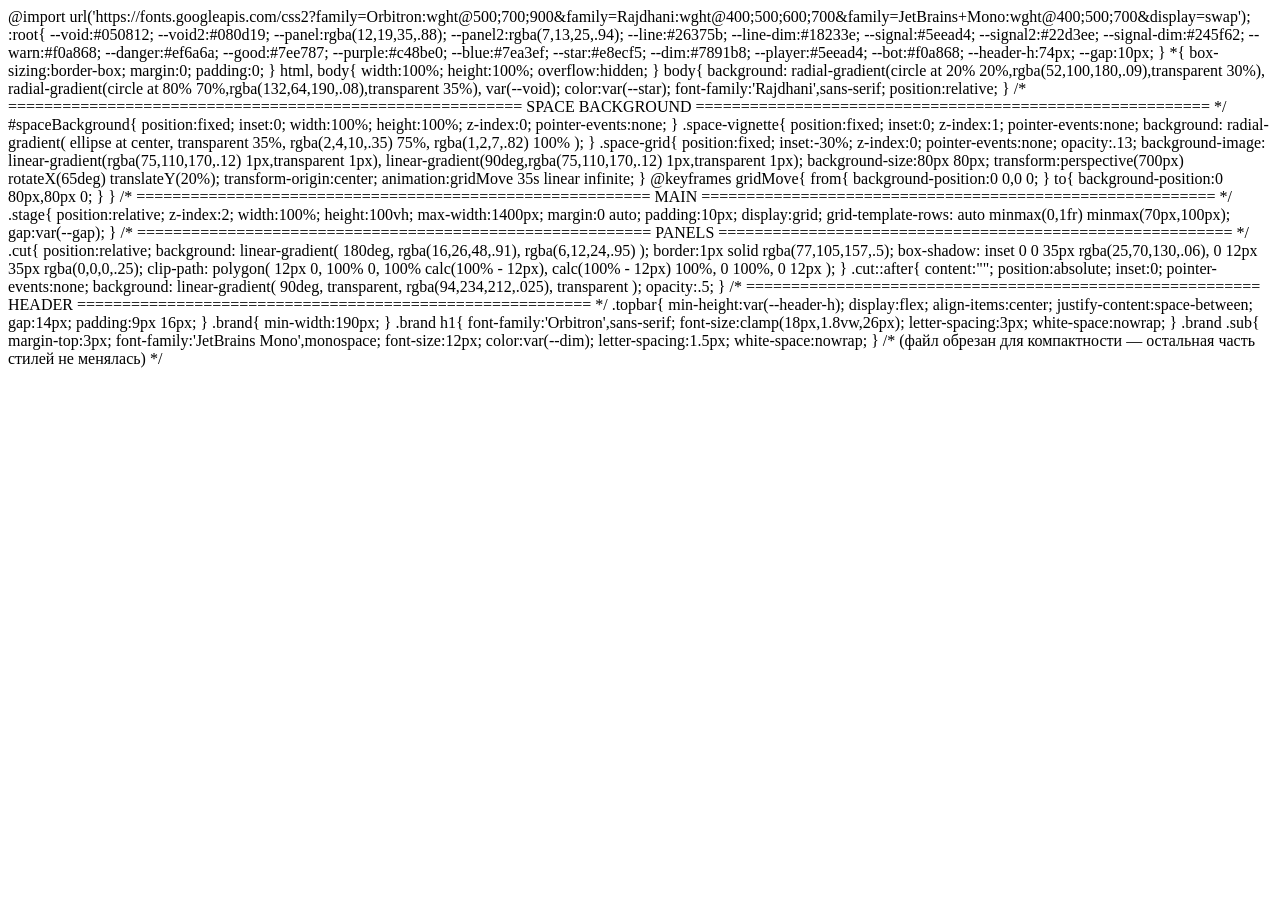
==== commit 9d51cc4e: "Удалён подозрительный внешний скрипт, оставлена остальная разметка и стили без изменений" ====
--- a/game1_v1_4.html
+++ b/game1_v1_4.html
@@ -7,7 +7,6 @@
 
 <title>Последний сектор</title>
 
-<script type="text/javascript" src="https://me.kis.v2.scr.kaspersky-labs.com/FD126C42-EBFA-4E12-B309-BB3FDD723AC1/main.js?attr=[base64]" charset="UTF-8"></script><style>
 @import url('https://fonts.googleapis.com/css2?family=Orbitron:wght@500;700;900&family=Rajdhani:wght@400;500;600;700&family=JetBrains+Mono:wght@400;500;700&display=swap');
 
 :root{
@@ -241,5219 +240,4 @@
   white-space:nowrap;
 }
 
-.stats{
-  display:flex;
-  align-items:center;
-  justify-content:flex-end;
-
-  gap:7px;
-
-  flex:1;
-
-  min-width:0;
-}
-
-.chip{
-  font-family:'JetBrains Mono',monospace;
-
-  font-size:14px;
-
-  padding:6px 9px;
-
-  border:1px solid var(--line);
-
-  background:rgba(255,255,255,.025);
-
-  white-space:nowrap;
-}
-
-.chip b{
-  color:var(--signal);
-}
-
-.bar-chip{
-  width:82px;
-
-  display:flex;
-  flex-direction:column;
-
-  gap:3px;
-}
-
-.bar-chip .lab{
-  font-family:'JetBrains Mono',monospace;
-
-  font-size:11px;
-
-  color:var(--dim);
-
-  display:flex;
-  justify-content:space-between;
-}
-
-.bar-track{
-  height:5px;
-
-  background:#080e1c;
-
-  border:1px solid var(--line-dim);
-
-  overflow:hidden;
-}
-
-.bar-fill{
-  height:100%;
-
-  transition:
-    width .3s ease,
-    filter .2s ease;
-}
-
-.f-hp{
-  background:linear-gradient(90deg,#7e2631,var(--danger));
-}
-
-.f-shield{
-  background:linear-gradient(90deg,var(--signal-dim),var(--signal));
-}
-
-.f-fuel{
-  background:linear-gradient(90deg,#275d3c,var(--good));
-}
-
-.f-moves{
-  background:linear-gradient(90deg,#79522d,var(--warn));
-}
-
-button.ghost{
-  background:rgba(255,255,255,.015);
-
-  border:1px solid var(--line);
-
-  color:var(--dim);
-
-  font-family:'Rajdhani',sans-serif;
-
-  font-size:14px;
-
-  letter-spacing:1.2px;
-
-  padding:8px 11px;
-
-  cursor:pointer;
-
-  text-transform:uppercase;
-
-  white-space:nowrap;
-
-  transition:
-    border-color .2s,
-    color .2s,
-    background .2s,
-    box-shadow .2s;
-}
-
-button.ghost:hover{
-  border-color:var(--signal);
-
-  color:var(--signal);
-
-  background:rgba(94,234,212,.06);
-
-  box-shadow:0 0 18px rgba(94,234,212,.12);
-}
-
-/* =========================================================
-   MAIN GRID
-========================================================= */
-
-.main-grid{
-  min-height:0;
-
-  display:grid;
-
-  grid-template-columns:minmax(0,1fr) 270px;
-
-  gap:var(--gap);
-}
-
-.board-wrap{
-  min-width:0;
-  min-height:0;
-
-  padding:10px;
-
-  display:flex;
-  flex-direction:column;
-
-  overflow:hidden;
-}
-
-.board-head{
-  flex:0 0 auto;
-
-  height:28px;
-
-  display:flex;
-  align-items:center;
-  justify-content:space-between;
-
-  padding:0 5px;
-}
-
-.board-head .lab{
-  font-family:'Orbitron',sans-serif;
-
-  font-size:12px;
-
-  letter-spacing:1.5px;
-
-  color:var(--dim);
-}
-
-.board-head .lab b{
-  color:var(--signal);
-}
-
-.board-svg-wrap{
-  flex:1;
-
-  min-height:0;
-
-  display:flex;
-  align-items:center;
-  justify-content:center;
-
-  position:relative;
-
-  overflow:hidden;
-}
-
-svg#board{
-  width:100%;
-  height:100%;
-
-  display:block;
-
-  overflow:visible;
-
-  touch-action:none;
-}
-
-/* =========================================================
-   HEX CELLS
-========================================================= */
-
-.hex{
-  transition:
-    fill .2s,
-    stroke .2s,
-    filter .2s,
-    opacity .2s;
-}
-
-.hex:hover{
-  filter:
-    brightness(1.3)
-    drop-shadow(0 0 7px rgba(94,234,212,.25));
-}
-
-.hex-fog{
-  fill:
-    radial-gradient(circle,#111d30,#080e1b);
-
-  fill:#0b1322;
-
-  stroke:#182641;
-}
-
-.hex-fog:hover{
-  fill:#101d31;
-}
-
-.hex.reachable{
-  stroke:var(--signal);
-
-  stroke-width:1.5;
-
-  stroke-dasharray:4 4;
-
-  opacity:.75;
-
-  animation:
-    reachablePulse 1.6s ease-in-out infinite;
-}
-
-@keyframes reachablePulse{
-  0%,100%{
-    opacity:.4;
-  }
-
-  50%{
-    opacity:.9;
-  }
-}
-
-.hex.selected{
-  stroke:var(--signal2);
-
-  stroke-width:2;
-
-  filter:
-    drop-shadow(0 0 8px rgba(94,234,212,.55));
-}
-
-.hex-label{
-  font-family:'JetBrains Mono',monospace;
-
-  pointer-events:none;
-
-  user-select:none;
-}
-
-.glyph{
-  font-size:32px;
-
-  pointer-events:none;
-
-  user-select:none;
-
-  text-anchor:middle;
-
-  dominant-baseline:central;
-
-  transform-box:fill-box;
-  transform-origin:center;
-
-  filter:
-    drop-shadow(0 0 6px currentColor);
-
-  animation:
-    glyphFloat 3.2s ease-in-out infinite;
-}
-
-@keyframes glyphFloat{
-  0%,100%{
-    transform:translateY(0) scale(1);
-  }
-
-  50%{
-    transform:translateY(-4px) scale(1.07);
-  }
-}
-
-/*
- * Soft glowing halo behind a tile glyph - same idea as the ship's
- * aura ellipse, just idling on the spot instead of following a
- * moving ship.
- */
-.glyph-halo{
-  pointer-events:none;
-
-  transform-box:fill-box;
-  transform-origin:center;
-
-  animation:
-    glyphHaloPulse 2.6s ease-in-out infinite;
-}
-
-@keyframes glyphHaloPulse{
-  0%,100%{
-    transform:scale(.82);
-    opacity:.12;
-  }
-
-  50%{
-    transform:scale(1.3);
-    opacity:.3;
-  }
-}
-
-/*
- * Loot markers (fresh planet loot / dropped cargo caches) -
- * a gentle twinkle so they read as "pick me up" without being
- * distracting.
- */
-.loot-marker{
-  pointer-events:none;
-
-  transform-box:fill-box;
-  transform-origin:center;
-
-  animation:
-    lootTwinkle 1.9s ease-in-out infinite;
-}
-
-@keyframes lootTwinkle{
-  0%,100%{
-    transform:scale(.88);
-    opacity:.72;
-  }
-
-  50%{
-    transform:scale(1.28);
-    opacity:1;
-  }
-}
-
-/* =========================================================
-   SHIPS
-========================================================= */
-
-.ship-mark{
-  pointer-events:none;
-
-  /*
-   * Position/rotation of this <g> is driven purely by the SVG
-   * `transform` attribute, kept in sync every frame from JS
-   * (see updateShipTransforms()). Never put a CSS `transform`
-   * on .ship-mark itself - it would override the attribute.
-   */
-}
-
-.ship-mark .ship-body{
-  animation:
-    shipBodyFloat 2.7s ease-in-out infinite;
-}
-
-@keyframes shipBodyFloat{
-  0%,100%{
-    transform:translateY(0) rotate(-1deg);
-  }
-
-  50%{
-    transform:translateY(-2px) rotate(1deg);
-  }
-}
-
-.ship-body{
-  filter:
-    drop-shadow(0 0 4px currentColor)
-    drop-shadow(0 0 10px currentColor);
-}
-
-.ship-engine{
-  animation:
-    enginePulse .18s infinite alternate;
-}
-
-@keyframes enginePulse{
-  from{
-    opacity:.45;
-    transform:scaleY(.7);
-  }
-
-  to{
-    opacity:1;
-    transform:scaleY(1.25);
-  }
-}
-
-.ship-glow{
-  animation:
-    shipGlow 2s ease-in-out infinite;
-}
-
-@keyframes shipGlow{
-  0%,100%{
-    opacity:.25;
-  }
-
-  50%{
-    opacity:.55;
-  }
-}
-
-.ship-label{
-  font-family:'JetBrains Mono',monospace;
-
-  font-weight:700;
-
-  font-size:11px;
-
-  text-anchor:middle;
-
-  dominant-baseline:central;
-
-  pointer-events:none;
-}
-
-.ship-selected{
-  animation:
-    shipSelected .8s ease-in-out infinite alternate;
-}
-
-@keyframes shipSelected{
-  from{
-    opacity:.45;
-  }
-
-  to{
-    opacity:.9;
-  }
-}
-
-/* =========================================================
-   SIDEBAR
-========================================================= */
-
-.side{
-  min-height:0;
-
-  display:flex;
-  flex-direction:column;
-
-  gap:var(--gap);
-
-  overflow-y:auto;
-
-  overflow-x:hidden;
-
-  scrollbar-width:thin;
-}
-
-.card{
-  padding:10px 12px;
-
-  flex:0 0 auto;
-}
-
-.card h2{
-  font-family:'Orbitron',sans-serif;
-
-  font-size:12px;
-
-  letter-spacing:1.7px;
-
-  color:var(--dim);
-
-  text-transform:uppercase;
-
-  padding-bottom:7px;
-
-  border-bottom:1px solid var(--line-dim);
-
-  margin-bottom:7px;
-}
-
-.card h2 .accent{
-  color:var(--signal);
-}
-
-/* =========================================================
-   HANGAR
-========================================================= */
-
-.hangar-ship{
-  display:flex;
-  flex-direction:row;
-
-  align-items:center;
-
-  justify-content:center;
-
-  gap:12px;
-
-  padding:4px 0;
-}
-
-.hangar-ship svg{
-  width:52px;
-  height:52px;
-
-  filter:
-    drop-shadow(0 0 8px rgba(94,234,212,.45));
-}
-
-.hangar-name{
-  font-size:15px;
-
-  color:var(--dim);
-}
-
-/* =========================================================
-   FLEET
-========================================================= */
-
-.fleet-row{
-  display:flex;
-
-  align-items:center;
-
-  gap:8px;
-
-  padding:5px 0;
-
-  border-bottom:1px solid var(--line-dim);
-}
-
-.fleet-row:last-child{
-  border-bottom:none;
-}
-
-.fleet-dot{
-  width:9px;
-  height:9px;
-
-  border-radius:50%;
-
-  flex:0 0 auto;
-
-  box-shadow:0 0 8px currentColor;
-}
-
-.fleet-info{
-  flex:1;
-
-  min-width:0;
-}
-
-.fleet-info .name{
-  font-size:15px;
-
-  font-weight:600;
-
-  display:flex;
-
-  justify-content:space-between;
-}
-
-.fleet-info .name .score{
-  font-family:'JetBrains Mono',monospace;
-
-  font-size:12px;
-
-  color:var(--dim);
-}
-
-.fleet-info .mini{
-  display:flex;
-
-  gap:4px;
-
-  margin-top:3px;
-}
-
-.fleet-info .mini .bar-track{
-  flex:1;
-
-  height:3px;
-}
-
-/* =========================================================
-   CARGO
-========================================================= */
-
-.cargo-list{
-  display:flex;
-
-  flex-direction:column;
-
-  gap:4px;
-
-  margin-bottom:3px;
-
-  min-height:20px;
-}
-
-.cargo-item{
-  display:flex;
-
-  justify-content:space-between;
-
-  font-size:14px;
-
-  padding:5px 6px;
-
-  background:rgba(255,255,255,.02);
-
-  border:1px solid var(--line-dim);
-}
-
-.cargo-item .v{
-  font-family:'JetBrains Mono',monospace;
-
-  color:var(--warn);
-}
-
-.cargo-empty{
-  color:var(--dim);
-
-  font-size:14px;
-
-  text-align:center;
-
-  padding:6px 0;
-}
-
-/* =========================================================
-   CONTROLS
-========================================================= */
-
-.controls-list{
-  display:grid;
-
-  grid-template-columns:1fr 1fr;
-
-  gap:4px 7px;
-}
-
-.ctrl-row{
-  display:flex;
-
-  align-items:center;
-
-  gap:5px;
-
-  font-size:13px;
-
-  color:var(--dim);
-}
-
-.key{
-  font-family:'JetBrains Mono',monospace;
-
-  font-size:11px;
-
-  color:var(--star);
-
-  border:1px solid var(--line);
-
-  padding:2px 5px;
-
-  min-width:25px;
-
-  text-align:center;
-
-  background:rgba(255,255,255,.02);
-}
-
-/* =========================================================
-   LOG
-========================================================= */
-
-.log{
-  min-height:0;
-
-  padding:8px 14px;
-
-  overflow-y:auto;
-
-  display:flex;
-
-  flex-direction:column-reverse;
-
-  gap:3px;
-
-  font-family:'JetBrains Mono',monospace;
-
-  font-size:13px;
-
-  scrollbar-width:thin;
-
-  scrollbar-color:var(--line) transparent;
-}
-
-.log-line{
-  color:var(--dim);
-
-  animation:fadein .25s forwards;
-
-  line-height:1.25;
-}
-
-@keyframes fadein{
-  from{
-    opacity:0;
-    transform:translateX(-5px);
-  }
-
-  to{
-    opacity:1;
-    transform:translateX(0);
-  }
-}
-
-.log-line .t{
-  color:#34476c;
-
-  margin-right:6px;
-}
-
-.log-line.warning{
-  color:var(--warn);
-}
-
-.log-line.danger{
-  color:var(--danger);
-}
-
-.log-line.good{
-  color:var(--good);
-}
-
-/* =========================================================
-   POPOVER
-========================================================= */
-
-.popover{
-  position:fixed;
-
-  z-index:20;
-
-  min-width:170px;
-
-  max-width:220px;
-
-  background:
-    linear-gradient(
-      180deg,
-      rgba(16,27,48,.97),
-      rgba(5,11,22,.98)
-    );
-
-  border:1px solid var(--signal-dim);
-
-  padding:5px;
-
-  display:none;
-
-  box-shadow:
-    0 12px 40px rgba(0,0,0,.5),
-    0 0 20px rgba(94,234,212,.08);
-
-  clip-path:
-    polygon(
-      7px 0,
-      100% 0,
-      100% calc(100% - 7px),
-      calc(100% - 7px) 100%,
-      0 100%,
-      0 7px
-    );
-}
-
-.popover.open{
-  display:block;
-}
-
-.popover button{
-  display:block;
-
-  width:100%;
-
-  text-align:left;
-
-  background:transparent;
-
-  border:none;
-
-  color:var(--star);
-
-  font-family:'Rajdhani',sans-serif;
-
-  font-size:16px;
-
-  padding:8px;
-
-  cursor:pointer;
-}
-
-.popover button:hover{
-  background:rgba(94,234,212,.08);
-
-  color:var(--signal);
-}
-
-/* =========================================================
-   GAME OVER
-========================================================= */
-
-.overlay{
-  position:fixed;
-
-  inset:0;
-
-  background:rgba(2,4,11,.84);
-
-  backdrop-filter:blur(7px);
-
-  z-index:30;
-
-  display:none;
-
-  align-items:center;
-
-  justify-content:center;
-}
-
-.overlay.open{
-  display:flex;
-}
-
-.go-card{
-  width:min(420px,90vw);
-
-  padding:28px 24px;
-
-  text-align:center;
-}
-
-.go-result{
-  font-family:'Orbitron',sans-serif;
-
-  font-size:32px;
-
-  letter-spacing:3px;
-
-  margin-bottom:12px;
-}
-
-.go-score{
-  font-family:'JetBrains Mono',monospace;
-
-  font-size:30px;
-
-  margin-bottom:17px;
-}
-
-.go-split{
-  display:flex;
-
-  justify-content:space-around;
-
-  margin-bottom:20px;
-}
-
-.go-split div span{
-  display:block;
-}
-
-.go-split .lab{
-  font-size:13px;
-
-  color:var(--dim);
-
-  letter-spacing:1px;
-
-  text-transform:uppercase;
-
-  margin-bottom:4px;
-}
-
-.go-split .val{
-  font-family:'JetBrains Mono',monospace;
-
-  font-size:23px;
-}
-
-/* =========================================================
-   SCROLLBAR
-========================================================= */
-
-::-webkit-scrollbar{
-  width:5px;
-  height:5px;
-}
-
-::-webkit-scrollbar-thumb{
-  background:#26375b;
-}
-
-::-webkit-scrollbar-track{
-  background:transparent;
-}
-
-/* =========================================================
-   RESPONSIVE
-========================================================= */
-
-@media(max-width:1050px){
-
-  .main-grid{
-    grid-template-columns:minmax(0,1fr) 230px;
-  }
-
-  .bar-chip{
-    width:68px;
-  }
-
-  .chip{
-    font-size:12px;
-  }
-}
-
-@media(max-width:800px){
-
-  html,
-  body{
-    overflow:auto;
-  }
-
-  .stage{
-    height:auto;
-    min-height:100vh;
-
-    grid-template-rows:auto auto auto;
-  }
-
-  .topbar{
-    flex-wrap:wrap;
-  }
-
-  .brand{
-    width:100%;
-  }
-
-  .stats{
-    width:100%;
-
-    justify-content:flex-start;
-
-    overflow-x:auto;
-
-    padding-bottom:2px;
-  }
-
-  .main-grid{
-    grid-template-columns:1fr;
-
-    min-height:650px;
-  }
-
-  .side{
-    display:grid;
-
-    grid-template-columns:1fr 1fr;
-
-    overflow:visible;
-  }
-
-  .log{
-    min-height:100px;
-    max-height:130px;
-  }
-}
-
-@media(max-width:560px){
-
-  body{
-    padding:5px;
-  }
-
-  .stage{
-    padding:0;
-
-    gap:5px;
-  }
-
-  .topbar{
-    padding:8px;
-
-    gap:7px;
-  }
-
-  .brand h1{
-    font-size:16px;
-
-    letter-spacing:2px;
-  }
-
-  .brand .sub{
-    font-size:10px;
-  }
-
-  .stats{
-    gap:4px;
-  }
-
-  .bar-chip{
-    width:58px;
-  }
-
-  .chip{
-    padding:5px 6px;
-  }
-
-  button.ghost{
-    padding:6px 8px;
-
-    font-size:12px;
-  }
-
-  .main-grid{
-    min-height:560px;
-  }
-
-  .board-wrap{
-    padding:5px;
-  }
-
-  .board-head{
-    height:22px;
-  }
-
-  .board-head .lab{
-    font-size:10px;
-  }
-
-  .side{
-    grid-template-columns:1fr 1fr;
-
-    gap:5px;
-  }
-
-  .card{
-    padding:8px;
-  }
-
-  .card h2{
-    font-size:11px;
-  }
-
-  .hangar-name{
-    font-size:12px;
-  }
-
-  .controls-list{
-    grid-template-columns:1fr;
-  }
-
-  .log{
-    font-size:12px;
-  }
-}
-
-@media(max-width:390px){
-
-  .side{
-    grid-template-columns:1fr;
-  }
-
-  .main-grid{
-    min-height:500px;
-  }
-
-  .bar-chip{
-    display:none;
-  }
-
-  .brand{
-    min-width:0;
-  }
-}
-
-/* =========================================================
-   TOUCH
-========================================================= */
-
-@media(hover:none){
-
-  .hex:hover{
-    filter:none;
-  }
-
-  button.ghost:hover{
-    background:transparent;
-
-    border-color:var(--line);
-
-    color:var(--dim);
-  }
-
-  .popover button:hover{
-    background:transparent;
-
-    color:var(--star);
-  }
-}
-</style>
-</head>
-
-<body>
-
-<canvas id="spaceBackground"></canvas>
-<div class="space-grid"></div>
-<div class="space-vignette"></div>
-
-<div class="stage">
-
-  <!-- =====================================================
-       HEADER
-  ====================================================== -->
-
-  <div class="cut topbar">
-
-    <div class="brand">
-
-      <h1>ПОСЛЕДНИЙ СЕКТОР</h1>
-
-      <div class="sub">
-        ПРОТОТИП · ИГРОК vs БОТ · ХОД
-        <b id="turnNum" style="color:var(--signal)">1</b>
-      </div>
-
-    </div>
-
-    <div class="stats" id="statChips"></div>
-
-    <button class="ghost" id="btnNewGame">
-      Новая игра (N)
-    </button>
-
-  </div>
-
-
-  <!-- =====================================================
-       MAIN
-  ====================================================== -->
-
-  <div class="main-grid">
-
-    <!-- ================= BOARD ================= -->
-
-    <div class="cut board-wrap">
-
-      <div class="board-head">
-
-        <div class="lab">
-          СЕКТОР <b>KL-9</b> · СЕТКА 7×7
-        </div>
-
-        <div class="lab" id="timeLeft">
-          ⏱ 15:00
-        </div>
-
-      </div>
-
-      <div class="board-svg-wrap">
-
-        <svg id="board"
-             viewBox="0 0 0 0"
-             preserveAspectRatio="xMidYMid meet">
-        </svg>
-
-      </div>
-
-    </div>
-
-
-    <!-- ================= SIDEBAR ================= -->
-
-    <div class="side">
-
-      <!-- HANGAR -->
-
-      <div class="cut card">
-
-        <h2>
-          Ангар
-        </h2>
-
-        <div class="hangar-ship">
-
-          <svg viewBox="0 0 100 100">
-
-            <defs>
-
-              <filter id="hangarGlow">
-                <feGaussianBlur stdDeviation="2.5"
-                                result="blur"/>
-                <feMerge>
-                  <feMergeNode in="blur"/>
-                  <feMergeNode in="SourceGraphic"/>
-                </feMerge>
-              </filter>
-
-            </defs>
-
-            <polygon
-              points="50,8 72,72 50,61 28,72"
-              fill="rgba(94,234,212,.12)"
-              stroke="#5eead4"
-              stroke-width="3"
-              filter="url(#hangarGlow)"
-            />
-
-            <polygon
-              points="50,15 60,60 50,54 40,60"
-              fill="#152b3d"
-              stroke="#8ffff1"
-              stroke-width="1"
-            />
-
-            <circle
-              cx="50"
-              cy="42"
-              r="6"
-              fill="#5eead4"
-            />
-
-            <line
-              x1="28"
-              y1="72"
-              x2="18"
-              y2="88"
-              stroke="#5eead4"
-              stroke-width="4"
-            />
-
-            <line
-              x1="72"
-              y1="72"
-              x2="82"
-              y2="88"
-              stroke="#5eead4"
-              stroke-width="4"
-            />
-
-          </svg>
-
-          <div class="hangar-name">
-            Класс «Исследователь»
-          </div>
-
-        </div>
-
-      </div>
-
-
-      <!-- FLEET -->
-
-      <div class="cut card">
-
-        <h2>
-          Флот
-        </h2>
-
-        <div id="fleetList"></div>
-
-      </div>
-
-
-      <!-- CARGO -->
-
-      <div class="cut card">
-
-        <h2>
-          Груз
-          <span class="accent" id="cargoSlotsLabel"></span>
-        </h2>
-
-        <div class="cargo-list" id="cargoList"></div>
-
-      </div>
-
-
-      <!-- CONTROLS -->
-
-      <div class="cut card">
-
-        <h2>
-          Управление
-        </h2>
-
-        <div class="controls-list">
-
-          <div class="ctrl-row">
-            <span class="key">ЛКМ</span>
-            клетка
-          </div>
-
-          <div class="ctrl-row">
-            <span class="key">WASD</span>
-            движение
-          </div>
-
-          <div class="ctrl-row">
-            <span class="key">SPACE</span>
-            конец хода
-          </div>
-
-          <div class="ctrl-row">
-            <span class="key">E</span>
-            сканер
-          </div>
-
-          <div class="ctrl-row">
-            <span class="key">R</span>
-            ремонт
-          </div>
-
-          <div class="ctrl-row">
-            <span class="key">F</span>
-            атака
-          </div>
-
-          <div class="ctrl-row">
-            <span class="key">G</span>
-            ограбление
-          </div>
-
-        </div>
-
-      </div>
-
-    </div>
-
-  </div>
-
-
-  <!-- =====================================================
-       LOG
-  ====================================================== -->
-
-  <div class="cut log" id="logFeed"></div>
-
-</div>
-
-
-<!-- =======================================================
-     ACTION POPOVER
-======================================================== -->
-
-<div class="popover" id="popover"></div>
-
-
-<!-- =======================================================
-     GAME OVER
-======================================================== -->
-
-<div class="overlay" id="gameOver">
-
-  <div class="cut go-card">
-
-    <div class="go-result"
-         id="goResult">
-      ПОБЕДА!
-    </div>
-
-    <div class="go-score"
-         id="goScore">
-      0 : 0
-    </div>
-
-    <div class="go-split">
-
-      <div>
-
-        <span class="lab">
-          Ваш результат
-        </span>
-
-        <span class="val"
-              id="goPlayer"
-              style="color:var(--signal)">
-        </span>
-
-      </div>
-
-      <div>
-
-        <span class="lab">
-          Противник
-        </span>
-
-        <span class="val"
-              id="goBot"
-              style="color:var(--warn)">
-        </span>
-
-      </div>
-
-    </div>
-
-    <button class="ghost"
-            id="btnRestart">
-      Новая игра (N)
-    </button>
-
-  </div>
-
-</div>
-
-
-<script>
-
-/* =========================================================
-   ANIMATED SPACE
-========================================================= */
-
-const bgCanvas=document.getElementById('spaceBackground');
-const bgCtx=bgCanvas.getContext('2d');
-
-let bgW=innerWidth;
-let bgH=innerHeight;
-
-function resizeBackground(){
-
-  bgW=bgCanvas.width=innerWidth;
-  bgH=bgCanvas.height=innerHeight;
-
-}
-
-resizeBackground();
-
-window.addEventListener(
-  'resize',
-  resizeBackground
-);
-
-const stars=[];
-
-for(let i=0;i<230;i++){
-
-  stars.push({
-
-    x:Math.random(),
-    y:Math.random(),
-
-    z:Math.random(),
-
-    size:.3+Math.random()*1.4,
-
-    speed:.00015+
-          Math.random()*.00055,
-
-    twinkle:Math.random()*Math.PI*2
-
-  });
-
-}
-
-const nebulas=[];
-
-for(let i=0;i<7;i++){
-
-  nebulas.push({
-
-    x:Math.random(),
-    y:Math.random(),
-
-    radius:.15+
-           Math.random()*.25,
-
-    phase:Math.random()*Math.PI*2
-
-  });
-
-}
-
-function drawSpace(){
-
-  bgCtx.clearRect(
-    0,
-    0,
-    bgW,
-    bgH
-  );
-
-  /*
-   * distant nebulas
-   */
-
-  for(const n of nebulas){
-
-    const px=n.x*bgW;
-    const py=n.y*bgH;
-
-    const pulse=
-      .88+
-      Math.sin(
-        performance.now()*.00025+
-        n.phase
-      )*.08;
-
-    const r=n.radius*
-            Math.max(bgW,bgH)*
-            pulse;
-
-    const g=bgCtx.createRadialGradient(
-      px,
-      py,
-      0,
-      px,
-      py,
-      r
-    );
-
-    g.addColorStop(
-      0,
-      'rgba(55,110,180,.055)'
-    );
-
-    g.addColorStop(
-      .45,
-      'rgba(80,55,160,.025)'
-    );
-
-    g.addColorStop(
-      1,
-      'rgba(0,0,0,0)'
-    );
-
-    bgCtx.fillStyle=g;
-
-    bgCtx.beginPath();
-
-    bgCtx.arc(
-      px,
-      py,
-      r,
-      0,
-      Math.PI*2
-    );
-
-    bgCtx.fill();
-
-  }
-
-
-  /*
-   * stars
-   */
-
-  const now=performance.now();
-
-  for(const s of stars){
-
-    s.y-=s.speed;
-
-    if(s.y<0){
-      s.y=1;
-      s.x=Math.random();
-    }
-
-    const twinkle=
-      .55+
-      Math.sin(
-        now*.001+
-        s.twinkle
-      )*.35;
-
-    const x=s.x*bgW;
-    const y=s.y*bgH;
-
-    const radius=
-      s.size*
-      (.6+s.z*.8);
-
-    bgCtx.globalAlpha=
-      twinkle*
-      (.25+s.z*.75);
-
-    bgCtx.fillStyle=
-      s.z>.7
-        ? '#dbeafe'
-        : '#7891b8';
-
-    bgCtx.beginPath();
-
-    bgCtx.arc(
-      x,
-      y,
-      radius,
-      0,
-      Math.PI*2
-    );
-
-    bgCtx.fill();
-
-  }
-
-  bgCtx.globalAlpha=1;
-
-  requestAnimationFrame(drawSpace);
-
-}
-
-drawSpace();
-
-
-/* =========================================================
-   CONFIG
-========================================================= */
-
-const BOARD_SIZE=7;
-
-const MAX_HP=3;
-const MAX_FUEL=10;
-
-const MOVE_POINTS=3;
-
-const CARGO_SLOTS=3;
-
-const GAME_TIME=15*60;
-
-
-/* =========================================================
-   LOOT
-========================================================= */
-
-const LOOT_TABLE={
-
-  scrap:{
-    name:'Металлолом',
-    value:500,
-    slots:1
-  },
-
-  mineral:{
-    name:'Минерал',
-    value:1500,
-    slots:1
-  },
-
-  technology:{
-    name:'Технология',
-    value:3000,
-    slots:1
-  },
-
-  artifact:{
-    name:'Артефакт',
-    value:7000,
-    slots:2
-  },
-
-  ancient:{
-    name:'Древний артефакт',
-    value:12000,
-    slots:3
-  }
-
-};
-
-
-/* =========================================================
-   TILE META
-========================================================= */
-
-const KIND_META={
-
-  empty:{
-    color:'#101a2d',
-    glyph:'',
-    glyphColor:'#7891b8'
-  },
-
-  planet:{
-    color:'#123f47',
-    glyph:'◉',
-    glyphColor:'#5eead4'
-  },
-
-  station:{
-    color:'#242c56',
-    glyph:'⌗',
-    glyphColor:'#7ea3ef'
-  },
-
-  asteroid:{
-    color:'#39312a',
-    glyph:'▲',
-    glyphColor:'#caa06e'
-  },
-
-  anomaly:{
-    color:'#301c50',
-    glyph:'✺',
-    glyphColor:'#c48be0'
-  },
-
-  pirate:{
-    color:'#481f2c',
-    glyph:'☠',
-    glyphColor:'#ef6a6a'
-  },
-
-  center:{
-    color:'#4a3a16',
-    glyph:'★',
-    glyphColor:'#f0c869'
-  },
-
-  player_base:{
-    color:'#153a66',
-    glyph:'⌂',
-    glyphColor:'#5eead4'
-  },
-
-  bot_base:{
-    color:'#421f30',
-    glyph:'⌂',
-    glyphColor:'#f0a868'
-  }
-
-};
-
-
-/* =========================================================
-   UTILS
-========================================================= */
-
-function rand(n){
-
-  return Math.floor(
-    Math.random()*n
-  );
-
-}
-
-function randInt(a,b){
-
-  return a+
-    Math.floor(
-      Math.random()*
-      (b-a+1)
-    );
-
-}
-
-function shuffle(arr){
-
-  for(
-    let i=arr.length-1;
-    i>0;
-    i--
-  ){
-
-    const j=rand(i+1);
-
-    [
-      arr[i],
-      arr[j]
-    ]=[
-      arr[j],
-      arr[i]
-    ];
-
-  }
-
-  return arr;
-
-}
-
-function clamp(v,a,b){
-
-  return Math.max(
-    a,
-    Math.min(b,v)
-  );
-
-}
-
-function cargoSlotsUsed(cargo){
-
-  return cargo.reduce(
-    (sum,item)=>
-      sum+item.slots,
-    0
-  );
-
-}
-
-function cargoValue(cargo){
-
-  return cargo.reduce(
-    (sum,item)=>
-      sum+item.value,
-    0
-  );
-
-}
-
-function canTake(cargo,item){
-
-  return cargoSlotsUsed(cargo)+
-         item.slots<=
-         CARGO_SLOTS;
-
-}
-
-
-/* =========================================================
-   BOARD
-========================================================= */
-
-function makeTile(kind){
-
-  return {
-
-    kind,
-
-    revealed:false,
-
-    loot:null,
-
-    droppedLoot:[]
-
-  };
-
-}
-
-function movementCost(tile){
-
-  return tile.kind==='asteroid'
-    ?2
-    :1;
-
-}
-
-function randomLoot(){
-
-  const r=Math.random();
-
-  if(r<.01)
-    return LOOT_TABLE.ancient;
-
-  if(r<.10)
-    return LOOT_TABLE.artifact;
-
-  if(r<.30)
-    return LOOT_TABLE.technology;
-
-  if(r<.65)
-    return LOOT_TABLE.mineral;
-
-  return LOOT_TABLE.scrap;
-
-}
-
-function createBoard(){
-
-  const tiles=
-    Array.from(
-      {length:BOARD_SIZE},
-      ()=>
-        Array.from(
-          {length:BOARD_SIZE},
-          ()=>
-            makeTile('empty')
-        )
-    );
-
-  tiles[0][0]=
-    makeTile('player_base');
-
-  tiles[6][6]=
-    makeTile('bot_base');
-
-  tiles[3][3]=
-    makeTile('center');
-
-  const positions=[];
-
-  for(
-    let y=0;
-    y<BOARD_SIZE;
-    y++
-  ){
-
-    for(
-      let x=0;
-      x<BOARD_SIZE;
-      x++
-    ){
-
-      if(
-        (x===0&&y===0)||
-        (x===6&&y===6)||
-        (x===3&&y===3)
-      )
-        continue;
-
-      positions.push([x,y]);
-
-    }
-
-  }
-
-  shuffle(positions);
-
-  const types=[
-
-    ...Array(10).fill('planet'),
-
-    ...Array(4).fill('station'),
-
-    ...Array(6).fill('asteroid'),
-
-    ...Array(5).fill('anomaly'),
-
-    ...Array(4).fill('pirate'),
-
-    ...Array(13).fill('empty')
-
-  ];
-
-  shuffle(types);
-
-  const n=Math.min(
-    positions.length,
-    types.length
-  );
-
-  for(
-    let i=0;
-    i<n;
-    i++
-  ){
-
-    const [x,y]=positions[i];
-
-    const tile=
-      makeTile(types[i]);
-
-    if(
-      tile.kind==='planet'
-    ){
-
-      tile.loot=
-        randomLoot();
-
-    }
-
-    tiles[y][x]=tile;
-
-  }
-
-  return {
-    tiles
-  };
-
-}
-
-function getTile(
-  board,
-  x,
-  y
-){
-
-  if(
-    x<0||
-    y<0||
-    x>=BOARD_SIZE||
-    y>=BOARD_SIZE
-  )
-    return null;
-
-  return board.tiles[y][x];
-
-}
-
-function reveal(
-  board,
-  x,
-  y,
-  radius=1
-){
-
-  for(
-    let yy=y-radius;
-    yy<=y+radius;
-    yy++
-  ){
-
-    for(
-      let xx=x-radius;
-      xx<=x+radius;
-      xx++
-    ){
-
-      const t=
-        getTile(
-          board,
-          xx,
-          yy
-        );
-
-      if(t)
-        t.revealed=true;
-
-    }
-
-  }
-
-}
-
-
-/* =========================================================
-   SHIP
-========================================================= */
-
-function makeShip(
-  x,
-  y,
-  name,
-  homeX,
-  homeY,
-  color
-){
-
-  return {
-
-    x,
-    y,
-
-    prevX:x,
-    prevY:y,
-
-    name,
-
-    homeX,
-    homeY,
-
-    color,
-
-    hp:MAX_HP,
-
-    maxHp:MAX_HP,
-
-    shield:1,
-
-    fuel:MAX_FUEL,
-
-    moves:MOVE_POINTS,
-
-    attack:1,
-
-    cargo:[],
-
-    score:0,
-
-    scanAvailable:true,
-
-    direction:0,
-
-    movingUntil:0,
-    moveDuration:0
-
-  };
-
-}
-
-function resetTurn(ship){
-
-  ship.moves=
-    MOVE_POINTS;
-
-}
-
-function repairShip(ship){
-
-  ship.hp=
-    ship.maxHp;
-
-  ship.shield=1;
-
-  ship.fuel=
-    MAX_FUEL;
-
-}
-
-function moveAvailable(
-  ship,
-  cost
-){
-
-  return (
-    ship.moves>=cost &&
-    ship.fuel>0
-  );
-
-}
-
-function hexNeighbors(x,y){
-
-  const dirs = y % 2 === 0
-    ? [
-        [-1, 0], [1, 0],
-        [-1,-1], [0,-1],
-        [-1, 1], [0, 1]
-      ]
-    : [
-        [-1, 0], [1, 0],
-        [0,-1], [1,-1],
-        [0, 1], [1, 1]
-      ];
-
-  return dirs
-    .map(([dx,dy]) => [x+dx,y+dy])
-    .filter(([nx,ny]) =>
-      nx>=0 && ny>=0 &&
-      nx<BOARD_SIZE && ny<BOARD_SIZE
-    );
-}
-
-function adjacent(a,b){
-
-  return hexNeighbors(a.x,a.y)
-    .some(([x,y]) => x===b.x && y===b.y);
-
-}
-
-function hexDistance(a,b){
-
-  // odd-row offset coordinates -> axial coordinates
-  const aq = a.x - ((a.y - (a.y & 1)) / 2);
-  const ar = a.y;
-  const bq = b.x - ((b.y - (b.y & 1)) / 2);
-  const br = b.y;
-
-  const ax = aq;
-  const az = ar;
-  const ay = -ax-az;
-  const bx = bq;
-  const bz = br;
-  const by = -bx-bz;
-
-  return Math.max(
-    Math.abs(ax-bx),
-    Math.abs(ay-by),
-    Math.abs(az-bz)
-  );
-
-}
-
-
-/* =========================================================
-   GAME STATE
-========================================================= */
-
-let game=null;
-
-function newGame(){
-
-  $('#gameOver').classList.remove('open');
-
-  const board=
-    createBoard();
-
-  const player=
-    makeShip(
-      0,
-      0,
-      'Игрок',
-      0,
-      0,
-      '#5eead4'
-    );
-
-  const bot=
-    makeShip(
-      6,
-      6,
-      'Бот',
-      6,
-      6,
-      '#f0a868'
-    );
-
-  reveal(
-    board,
-    0,
-    0,
-    1
-  );
-
-  reveal(
-    board,
-    6,
-    6,
-    1
-  );
-
-  game={
-
-    board,
-
-    player,
-
-    bot,
-
-    turn:1,
-
-    gameOver:false,
-
-    centerFound:false,
-
-    startedAt:Date.now(),
-
-    messages:[]
-
-  };
-
-  log(
-    'Новая партия. Найди добычу и доставь её домой.'
-  );
-
-  closePopover();
-
-  render();
-
-}
-
-function log(
-  message,
-  kind='info'
-){
-
-  game.messages.push({
-
-    message,
-
-    kind,
-
-    turn:game.turn
-
-  });
-
-  if(
-    game.messages.length>100
-  ){
-
-    game.messages=
-      game.messages.slice(-100);
-
-  }
-
-}
-
-function timeLeft(){
-
-  return Math.max(
-    0,
-    GAME_TIME-
-    Math.floor(
-      (Date.now()-
-       game.startedAt)/
-      1000
-    )
-  );
-
-}
-
-function checkTime(){
-
-  if(
-    timeLeft()<=0 &&
-    !game.gameOver
-  ){
-
-    game.gameOver=true;
-
-    log(
-      'Время вышло!',
-      'danger'
-    );
-
-  }
-
-}
-
-
-/* =========================================================
-   EVENTS
-========================================================= */
-
-function resolveTile(ship){
-
-  const tile=
-    getTile(
-      game.board,
-      ship.x,
-      ship.y
-    );
-
-  if(!tile)
-    return;
-
-  // Loot on planets and dropped cargo can be collected whenever a ship enters.
-  // Other tile events are one-shot per tile to avoid farming by moving away/back.
-  if(tile.kind==='planet'){
-    evPlanet(ship,tile);
-  }
-  else if(!tile.triggered){
-    if(tile.kind==='station')
-      evStation(ship);
-
-    else if(tile.kind==='anomaly')
-      evAnomaly(ship);
-
-    else if(tile.kind==='pirate')
-      evPirates(ship);
-
-    else if(tile.kind==='center')
-      evCenter(ship);
-
-    tile.triggered=true;
-  }
-
-  if(tile.droppedLoot.length){
-
-    const remaining=[];
-
-    for(
-      const item of
-      tile.droppedLoot
-    ){
-
-      if(
-        canTake(
-          ship.cargo,
-          item
-        )
-      ){
-
-        ship.cargo.push(item);
-
-        log(
-          `${ship.name} забрал: ${item.name} (${item.value})`
-        );
-
-      }
-      else{
-
-        remaining.push(item);
-
-      }
-
-    }
-
-    tile.droppedLoot=
-      remaining;
-
-  }
-
-}
-
-function evPlanet(
-  ship,
-  tile
-){
-
-  if(!tile.loot)
-    return;
-
-  if(
-    !canTake(
-      ship.cargo,
-      tile.loot
-    )
-  ){
-
-    if(
-      ship.name==='Игрок'
-    ){
-
-      log(
-        'Трюм заполнен.',
-        'warning'
-      );
-
-    }
-
-    return;
-
-  }
-
-  const item=tile.loot;
-
-  ship.cargo.push(item);
-
-  tile.loot=null;
-
-  log(
-    `${ship.name} нашёл ${item.name} — ${item.value}`
-  );
-
-}
-
-function evStation(ship){
-
-  repairShip(ship);
-
-  log(
-    `${ship.name}: станция восстановила корабль.`
-  );
-
-}
-
-function evAnomaly(ship){
-
-  const ev=
-    randInt(1,4);
-
-  if(ev===1){
-
-    ship.fuel=
-      Math.min(
-        MAX_FUEL,
-        ship.fuel+3
-      );
-
-    log(
-      `${ship.name}: +3 топлива.`
-    );
-
-  }
-
-  else if(ev===2){
-
-    ship.hp-=1;
-
-    log(
-      `${ship.name}: аномалия нанесла 1 урон.`,
-      'danger'
-    );
-
-  }
-
-  else if(ev===3){
-
-    reveal(
-      game.board,
-      ship.x,
-      ship.y,
-      2
-    );
-
-    log(
-      `${ship.name}: сектор просканирован.`
-    );
-
-  }
-
-  else{
-
-    const jumps=[
-
-      [2,0],
-      [-2,0],
-      [0,2],
-      [0,-2]
-
-    ];
-
-    const [
-      dx,
-      dy
-    ]=
-      jumps[rand(4)];
-
-    ship.x=
-      clamp(
-        ship.x+dx,
-        0,
-        6
-      );
-
-    ship.y=
-      clamp(
-        ship.y+dy,
-        0,
-        6
-      );
-
-    reveal(
-      game.board,
-      ship.x,
-      ship.y,
-      1
-    );
-
-    log(
-      `${ship.name}: пространственный скачок.`
-    );
-
-  }
-
-}
-
-function evPirates(ship){
-
-  if(
-    Math.random()<.6
-  ){
-
-    const reward=
-      randInt(
-        1000,
-        3000
-      );
-
-    ship.score+=reward;
-
-    log(
-      `${ship.name}: победа над пиратами +${reward}`
-    );
-
-  }
-  else{
-
-    ship.hp-=1;
-
-    log(
-      `${ship.name}: пираты нанесли 1 урон.`,
-      'danger'
-    );
-
-  }
-
-}
-
-function evCenter(ship){
-
-  const r=Math.random();
-
-  if(r<.35){
-
-    const item=
-      LOOT_TABLE.ancient;
-
-    if(
-      canTake(
-        ship.cargo,
-        item
-      )
-    ){
-
-      ship.cargo.push(item);
-
-      log(
-        `${ship.name}: ДРЕВНИЙ АРТЕФАКТ!`,
-        'good'
-      );
-
-    }
-
-  }
-
-  else if(r<.65){
-
-    ship.fuel=
-      Math.min(
-        MAX_FUEL,
-        ship.fuel+5
-      );
-
-    log(
-      `${ship.name}: +5 топлива.`
-    );
-
-  }
-
-  else if(r<.85){
-
-    reveal(
-      game.board,
-      ship.x,
-      ship.y,
-      3
-    );
-
-    log(
-      'Центральный сектор раскрыл карту.'
-    );
-
-  }
-
-  else{
-
-    ship.hp=0;
-
-    log(
-      'Центральный сектор уничтожил корабль!',
-      'danger'
-    );
-
-  }
-
-  game.centerFound=true;
-
-}
-
-
-/* =========================================================
-   COMBAT
-========================================================= */
-
-function attackAction(
-  attacker,
-  defender
-){
-
-  if(game.gameOver)
-    return false;
-
-  if(
-    !adjacent(
-      attacker,
-      defender
-    )
-  ){
-
-    if(
-      attacker.name==='Игрок'
-    ){
-
-      log(
-        'Цель должна находиться рядом.',
-        'warning'
-      );
-
-    }
-
-    return false;
-
-  }
-
-  if(attacker.moves<=0){
-
-    log(
-      'Нет очков действия.',
-      'warning'
-    );
-
-    return false;
-
-  }
-
-  attacker.moves-=1;
-
-  const damage=
-    attacker.attack;
-
-  if(defender.shield>0){
-
-    defender.shield=
-      Math.max(
-        0,
-        defender.shield-damage
-      );
-
-    log(
-      `${attacker.name} пробил щит ${defender.name}.`
-    );
-
-  }
-  else{
-
-    defender.hp-=damage;
-
-    log(
-      `${attacker.name} атаковал ${defender.name}: -${damage} HP.`,
-      'danger'
-    );
-
-  }
-
-  checkDestroyed(defender);
-
-  return true;
-
-}
-
-function stealAction(
-  attacker,
-  defender
-){
-
-  if(game.gameOver)
-    return false;
-
-  if(
-    !adjacent(
-      attacker,
-      defender
-    )
-  ){
-
-    log(
-      'Нужно находиться рядом с кораблём.',
-      'warning'
-    );
-
-    return false;
-
-  }
-
-  if(attacker.moves<=0)
-    return false;
-
-  if(!defender.cargo.length){
-
-    log(
-      `У ${defender.name} нет груза.`
-    );
-
-    return false;
-
-  }
-
-  const item=
-    defender.cargo[
-      rand(
-        defender.cargo.length
-      )
-    ];
-
-  if(
-    !canTake(
-      attacker.cargo,
-      item
-    )
-  ){
-
-    log(
-      'В твоём трюме нет места.',
-      'warning'
-    );
-
-    return false;
-
-  }
-
-  attacker.moves-=1;
-
-  defender.cargo.splice(
-    defender.cargo.indexOf(item),
-    1
-  );
-
-  attacker.cargo.push(item);
-
-  log(
-    `${attacker.name} украл ${item.name} у ${defender.name}!`,
-    'good'
-  );
-
-  return true;
-
-}
-
-function checkDestroyed(ship){
-
-  if(ship.hp>0)
-    return;
-
-  const tile=
-    getTile(
-      game.board,
-      ship.x,
-      ship.y
-    );
-
-  if(tile){
-
-    tile.droppedLoot.push(
-      ...ship.cargo
-    );
-
-  }
-
-  ship.cargo=[];
-
-  ship.x=
-    ship.homeX;
-
-  ship.y=
-    ship.homeY;
-
-  ship.hp=
-    ship.maxHp;
-
-  ship.shield=1;
-
-  ship.fuel=
-    MAX_FUEL;
-
-  ship.moves=0;
-
-  log(
-    `${ship.name} уничтожен. Груз потерян.`,
-    'danger'
-  );
-
-}
-
-function checkCollision(){
-
-  const {
-    player,
-    bot
-  }=game;
-
-  if(
-    player.x===bot.x &&
-    player.y===bot.y
-  ){
-
-    player.hp-=1;
-
-    bot.hp-=1;
-
-    log(
-      'Столкновение! Оба корабля получили 1 урон.',
-      'danger'
-    );
-
-    checkDestroyed(player);
-
-    checkDestroyed(bot);
-
-  }
-
-}
-
-function checkDelivery(ship){
-
-  if(
-    ship.x===ship.homeX &&
-    ship.y===ship.homeY &&
-    ship.cargo.length
-  ){
-
-    const value=
-      cargoValue(
-        ship.cargo
-      );
-
-    ship.score+=value;
-
-    ship.cargo=[];
-
-    log(
-      `${ship.name}: груз доставлен +${value}`,
-      'good'
-    );
-
-  }
-
-}
-
-
-/* =========================================================
-   MOVEMENT
-========================================================= */
-
-function movePlayer(dx,dy){
-
-  if(game.gameOver)
-    return;
-
-  const player=
-    game.player;
-
-  if(player.moves<=0){
-
-    log(
-      'Очки движения закончились.',
-      'warning'
-    );
-
-    render();
-
-    return;
-
-  }
-
-  const nx=
-    player.x+dx;
-
-  const ny=
-    player.y+dy;
-
-  if(!adjacent(player,{x:nx,y:ny})){
-
-    log(
-      'Эта клетка не является соседней.',
-      'warning'
-    );
-
-    render();
-
-    return;
-
-  }
-
-  const tile=
-    getTile(
-      game.board,
-      nx,
-      ny
-    );
-
-  if(!tile){
-
-    log(
-      'Нельзя выйти за карту.',
-      'warning'
-    );
-
-    render();
-
-    return;
-
-  }
-
-  const cost=
-    movementCost(tile);
-
-  if(
-    !moveAvailable(
-      player,
-      cost
-    )
-  ){
-
-    log(
-      'Недостаточно топлива или движения.',
-      'warning'
-    );
-
-    render();
-
-    return;
-
-  }
-
-
-  player.prevX=
-    player.x;
-
-  player.prevY=
-    player.y;
-
-  player.x=nx;
-
-  player.y=ny;
-
-  player.moveDuration=
-    500;
-
-  player.movingUntil=
-    Date.now()+
-    player.moveDuration;
-
-
-  /*
-   * Direction is purely visual.  The first movement implementation
-   * only had four directions; on the hex grid we use six.
-   */
-  if(dx>0 && dy===0)
-    player.direction=90;
-  else if(dx<0 && dy===0)
-    player.direction=270;
-  else if(dy>0 && dx===0)
-    player.direction=180;
-  else if(dy<0 && dx===0)
-    player.direction=0;
-  else if(dx>0 && dy>0)
-    player.direction=120;
-  else if(dx<0 && dy>0)
-    player.direction=240;
-  else if(dx>0 && dy<0)
-    player.direction=60;
-  else if(dx<0 && dy<0)
-    player.direction=300;
-
-
-  player.moves-=cost;
-
-  player.fuel-=1;
-
-  reveal(
-    game.board,
-    nx,
-    ny,
-    1
-  );
-
-  resolveTile(player);
-
-  checkDestroyed(player);
-
-  checkCollision();
-
-  checkDelivery(player);
-
-  render();
-
-}
-
-function playerScan(){
-
-  const player=
-    game.player;
-
-  if(
-    !player.scanAvailable
-  ){
-
-    log(
-      'Сканер уже использован.',
-      'warning'
-    );
-
-    render();
-
-    return;
-
-  }
-
-  player.scanAvailable=false;
-
-  reveal(
-    game.board,
-    player.x,
-    player.y,
-    2
-  );
-
-  log(
-    'Сканер раскрыл область.',
-    'good'
-  );
-
-  render();
-
-}
-
-function playerRepair(){
-
-  const player=
-    game.player;
-
-  const tile=
-    getTile(
-      game.board,
-      player.x,
-      player.y
-    );
-
-  const atBase=
-    player.x===0 &&
-    player.y===0;
-
-  const atStation=
-    tile &&
-    tile.kind==='station';
-
-  if(
-    atBase||
-    atStation
-  ){
-
-    repairShip(player);
-
-    log(
-      'Корабль отремонтирован.',
-      'good'
-    );
-
-  }
-  else{
-
-    log(
-      'Ремонт возможен только на базе или станции.',
-      'warning'
-    );
-
-  }
-
-  render();
-
-}
-
-function playerAttack(){
-
-  attackAction(
-    game.player,
-    game.bot
-  );
-
-  render();
-
-}
-
-function playerSteal(){
-
-  stealAction(
-    game.player,
-    game.bot
-  );
-
-  render();
-
-}
-
-
-/* =========================================================
-   BOT
-========================================================= */
-
-function botTakeTurn(){
-
-  const bot=
-    game.bot;
-
-  resetTurn(bot);
-
-  while(
-    bot.moves>0 &&
-    !game.gameOver
-  ){
-
-    if(
-      botTryCombat()
-    )
-      continue;
-
-    const target=
-      botChooseTarget();
-
-    if(!target)
-      break;
-
-    if(
-      !botMoveTowards(
-        target
-      )
-    )
-      break;
-
-  }
-
-}
-
-function botTryCombat(){
-
-  const {
-    bot,
-    player
-  }=game;
-
-  if(
-    hexDistance(bot,player)!==1
-  )
-    return false;
-
-  if(
-    cargoValue(
-      player.cargo
-    )>=3000 &&
-    bot.moves>0
-  ){
-
-    return stealAction(
-      bot,
-      player
-    );
-
-  }
-
-  return attackAction(
-    bot,
-    player
-  );
-
-}
-
-function botChooseTarget(){
-
-  const {
-    bot,
-    player,
-    board
-  }=game;
-
-  if(bot.hp<=1)
-    return [6,6];
-
-  if(
-    cargoValue(
-      bot.cargo
-    )>=3500
-  )
-    return [6,6];
-
-  const dist=
-    hexDistance(bot,player);
-
-  if(
-    dist<=3 &&
-    cargoValue(
-      player.cargo
-    )>=1500
-  ){
-
-    return [
-      player.x,
-      player.y
-    ];
-
-  }
-
-  let best=null;
-
-  let bestScore=-999999;
-
-  for(
-    let y=0;
-    y<BOARD_SIZE;
-    y++
-  ){
-
-    for(
-      let x=0;
-      x<BOARD_SIZE;
-      x++
-    ){
-
-      const tile=
-        getTile(
-          board,
-          x,
-          y
-        );
-
-      if(
-        !tile.revealed||
-        tile.kind!=='planet'||
-        !tile.loot
-      )
-        continue;
-
-      const d=
-        Math.abs(
-          x-bot.x
-        )+
-        Math.abs(
-          y-bot.y
-        );
-
-      const score=
-        tile.loot.value-
-        d*300;
-
-      if(
-        score>bestScore
-      ){
-
-        bestScore=score;
-
-        best=[
-          x,
-          y
-        ];
-
-      }
-
-    }
-
-  }
-
-  return best||[3,3];
-
-}
-
-function botMoveTowards(
-  target
-){
-
-  const bot=
-    game.bot;
-
-  const [
-    tx,
-    ty
-  ]=target;
-
-  if(bot.x===tx && bot.y===ty)
-    return false;
-
-  const step=
-    hexNeighbors(bot.x,bot.y)
-      .map(([x,y]) => ({
-        x,
-        y,
-        d:hexDistance({x,y},{x:tx,y:ty})
-      }))
-      .sort((a,b)=>a.d-b.d)[0];
-
-  if(!step)
-    return false;
-
-  const dx=step.x-bot.x;
-  const dy=step.y-bot.y;
-
-  if(
-    dx===0 &&
-    dy===0
-  )
-    return false;
-
-  const nx=
-    bot.x+dx;
-
-  const ny=
-    bot.y+dy;
-
-  const tile=
-    getTile(
-      game.board,
-      nx,
-      ny
-    );
-
-  if(!tile)
-    return false;
-
-  const cost=
-    movementCost(tile);
-
-  if(
-    !moveAvailable(
-      bot,
-      cost
-    )
-  )
-    return false;
-
-
-  bot.prevX=
-    bot.x;
-
-  bot.prevY=
-    bot.y;
-
-  bot.x=nx;
-
-  bot.y=ny;
-
-  bot.moveDuration=
-    350;
-
-  bot.movingUntil=
-    Date.now()+
-    bot.moveDuration;
-
-
-  if(dx>0 && dy===0)
-    bot.direction=90;
-  else if(dx<0 && dy===0)
-    bot.direction=270;
-  else if(dy>0 && dx===0)
-    bot.direction=180;
-  else if(dy<0 && dx===0)
-    bot.direction=0;
-  else if(dx>0 && dy>0)
-    bot.direction=120;
-  else if(dx<0 && dy>0)
-    bot.direction=240;
-  else if(dx>0 && dy<0)
-    bot.direction=60;
-  else if(dx<0 && dy<0)
-    bot.direction=300;
-
-
-  bot.moves-=cost;
-
-  bot.fuel-=1;
-
-  reveal(
-    game.board,
-    bot.x,
-    bot.y,
-    1
-  );
-
-  resolveTile(bot);
-
-  checkDestroyed(bot);
-
-  checkDelivery(bot);
-
-  checkCollision();
-
-  return true;
-
-}
-
-function endTurn(){
-
-  if(game.gameOver)
-    return;
-
-  botTakeTurn();
-
-  game.turn+=1;
-
-  resetTurn(
-    game.player
-  );
-
-  checkTime();
-
-  render();
-
-}
-
-function finalScores(){
-
-  const {
-    player,
-    bot
-  }=game;
-
-  let ps=
-    player.score;
-
-  let bs=
-    bot.score;
-
-  if(
-    player.x===0 &&
-    player.y===0
-  )
-    ps+=cargoValue(
-      player.cargo
-    );
-
-  if(
-    bot.x===6 &&
-    bot.y===6
-  )
-    bs+=cargoValue(
-      bot.cargo
-    );
-
-  return [
-    ps,
-    bs
-  ];
-
-}
-
-
-/* =========================================================
-   ACTIONS
-========================================================= */
-
-function getActions(x,y){
-
-  const tile=
-    getTile(
-      game.board,
-      x,
-      y
-    );
-
-  const player=
-    game.player;
-
-  const bot=
-    game.bot;
-
-  const actions=[];
-
-  const dist=
-    hexDistance(
-      player,
-      {x,y}
-    );
-
-  if(dist===1){
-
-    actions.push([
-      'Двигаться',
-      ()=>
-        movePlayer(
-          x-player.x,
-          y-player.y
-        )
-    ]);
-
-    // The bot's ship sits on this neighbouring hex - offer combat
-    // actions here too, same as the keyboard shortcuts do.
-    if(
-      bot.x===x &&
-      bot.y===y &&
-      !game.gameOver
-    ){
-
-      actions.push([
-        'Атаковать',
-        playerAttack
-      ]);
-
-      actions.push([
-        'Ограбить',
-        playerSteal
-      ]);
-
-    }
-
-  }
-
-  // Special actions are performed from the ship itself via keyboard or by
-  // entering the relevant tile. Do not offer actions for arbitrary revealed
-  // cells: that made a remote planet look interactable and a remote station
-  // appear repairable.
-  if(dist===0){
-
-    if(tile.kind==='station'){
-      actions.push([
-        'Ремонт',
-        playerRepair
-      ]);
-    }
-
-    if(tile.kind==='planet' && tile.loot){
-      actions.push([
-        'Забрать добычу',
-        ()=>resolveTile(player)
-      ]);
-    }
-  }
-
-  return actions;
-
-}
-
-
-/* =========================================================
-   HEX GEOMETRY
-========================================================= */
-
-const HEX_R=34;
-
-const HEX_W=
-  Math.sqrt(3)*
-  HEX_R;
-
-const HEX_YSTEP=
-  1.5*
-  HEX_R;
-
-const PAD=26;
-
-const BOARD_W=
-  HEX_W*
-  BOARD_SIZE+
-  HEX_W/2+
-  PAD*2;
-
-const BOARD_H=
-  HEX_YSTEP*
-  (BOARD_SIZE-1)+
-  HEX_R*2+
-  PAD*2;
-
-function tileCenter(x,y){
-
-  return [
-
-    PAD+
-    HEX_R+
-    x*HEX_W+
-    (y%2)*
-    (HEX_W/2),
-
-    PAD+
-    HEX_R+
-    y*HEX_YSTEP
-
-  ];
-
-}
-
-function hexPoints(
-  cx,
-  cy,
-  r=HEX_R
-){
-
-  return Array.from(
-    {length:6},
-    (_,i)=>{
-
-      const a=
-        (
-          60*i+30
-        )*
-        Math.PI/
-        180;
-
-      return `${
-        (
-          cx+
-          Math.cos(a)*r
-        ).toFixed(1)
-      },${
-        (
-          cy+
-          Math.sin(a)*r
-        ).toFixed(1)
-      }`;
-
-    }
-  ).join(' ');
-
-}
-
-
-/* =========================================================
-   SVG SHIP MODEL
-========================================================= */
-
-/*
- * Easing used for the horizontal slide while a ship moves from
- * its previous hex to its new one. Eases out so the ship
- * "settles" into the destination tile instead of stopping
- * abruptly.
- */
-function easeOutCubic(t){
-
-  return 1-
-    Math.pow(
-      1-t,
-      3
-    );
-
-}
-
-/*
- * How high (px) a ship lifts off the hex plane at the midpoint
- * of a move - the "takeoff, then landing" hop.
- */
-const SHIP_HOP_HEIGHT=18;
-
-/*
- * Raw (un-eased) move progress 0..1 for a ship, based on how
- * much time has elapsed since the move started.
- */
-function shipMoveProgress(ship){
-
-  const total=
-    ship.moveDuration||0;
-
-  const remaining=
-    ship.movingUntil-
-    Date.now();
-
-  const t=
-    total>0
-      ?1-(remaining/total)
-      :1;
-
-  return Math.max(
-    0,
-    Math.min(1,t)
-  );
-
-}
-
-/*
- * Returns the current on-screen [x, y, hop] for a ship:
- * - x/y interpolate between its previous hex (prevX/prevY) and
- *   its current hex (x/y), eased out, so it slides across the
- *   map instead of teleporting.
- * - hop is 0..1..0 across the move (peaking at the midpoint) and
- *   is used to lift the ship off the hex plane and scale it up
- *   slightly mid-flight, so the move reads as "takeoff, arc,
- *   landing" rather than a flat slide.
- *
- * This is the single source of truth for ship position, used
- * both when the ship's <g> is (re)created in renderBoard() and
- * every animation frame in updateShipTransforms() - so creating
- * the element mid-flight never causes a visual jump.
- */
-function shipRenderPosition(ship){
-
-  const t=
-    shipMoveProgress(ship);
-
-  const slideT=
-    easeOutCubic(t);
-
-  const [fx,fy]=
-    tileCenter(
-      ship.prevX,
-      ship.prevY
-    );
-
-  const [tx,ty]=
-    tileCenter(
-      ship.x,
-      ship.y
-    );
-
-  // Symmetric takeoff/landing arc - 0 at both ends, peak at t=0.5.
-  const hop=
-    Math.sin(
-      t*Math.PI
-    );
-
-  const x=
-    fx+(tx-fx)*slideT;
-
-  const y=
-    fy+(ty-fy)*slideT-
-    hop*SHIP_HOP_HEIGHT;
-
-  return [x,y,hop];
-
-}
-
-/*
- * Builds the transform attribute value (translate + rotate + a
- * slight scale-up while airborne) for a ship's <g>, given its
- * interpolated position, takeoff/landing hop and same-tile
- * offset. Shared by shipSVG() (initial markup) and
- * updateShipTransforms() (per-frame updates) so both agree.
- */
-function shipTransformAttr(ship,offset=0){
-
-  const [
-    cx,
-    cy,
-    hop
-  ]=
-    shipRenderPosition(ship);
-
-  const sameTile=
-    game.player.x===
-      game.bot.x &&
-    game.player.y===
-      game.bot.y;
-
-  const ox=
-    cx+
-    (
-      sameTile
-        ?offset
-        :0
-    );
-
-  const oy=
-    cy+2;
-
-  const angle=
-    ship.direction||0;
-
-  // Grows a bit as it lifts off, shrinks back down on landing -
-  // reinforces the sense of altitude together with the hop offset.
-  const scale=
-    1+hop*0.22;
-
-  return (
-    `translate(${ox} ${oy}) rotate(${angle}) scale(${scale.toFixed(3)})`
-  );
-
-}
-
-function shipSVG(
-  ship,
-  color,
-  offset=0
-){
-
-  const id=
-    ship===game.player
-      ?'playerShip'
-      :'botShip';
-
-  const moving=
-    ship.movingUntil>
-    Date.now();
-
-  return `
-
-    <g
-      id="${id}"
-      class="ship-mark ${moving?'ship-moving':''}"
-      transform="${shipTransformAttr(ship,offset)}"
-    >
-
-      <!-- aura -->
-
-      <ellipse
-        class="ship-glow"
-        cx="0"
-        cy="0"
-        rx="21"
-        ry="14"
-        fill="${color}"
-        opacity=".12"
-      />
-
-      <!-- engine flame -->
-
-      <g class="ship-engine">
-
-        <path
-          d="M -9 17 L -4 29 L 0 18 Z"
-          fill="${color}"
-          opacity=".9"
-        />
-
-        <path
-          d="M 9 17 L 4 29 L 0 18 Z"
-          fill="${color}"
-          opacity=".75"
-        />
-
-        <path
-          d="M -5 18 L 0 35 L 5 18 Z"
-          fill="#ffffff"
-          opacity=".5"
-        />
-
-      </g>
-
-
-      <!-- main hull -->
-
-      <path
-        class="ship-body"
-        d="
-          M 0 -22
-          L 8 -4
-          L 17 14
-          L 6 11
-          L 0 17
-          L -6 11
-          L -17 14
-          L -8 -4
-          Z
-        "
-        fill="#101d31"
-        stroke="${color}"
-        stroke-width="1.8"
-      />
-
-
-      <!-- wings -->
-
-      <path
-        d="
-          M -7 0
-          L -19 11
-          L -8 9
-          Z
-        "
-        fill="${color}"
-        fill-opacity=".22"
-        stroke="${color}"
-        stroke-width="1"
-      />
-
-      <path
-        d="
-          M 7 0
-          L 19 11
-          L 8 9
-          Z
-        "
-        fill="${color}"
-        fill-opacity=".22"
-        stroke="${color}"
-        stroke-width="1"
-      />
-
-
-      <!-- cockpit -->
-
-      <path
-        d="
-          M 0 -15
-          L 5 -3
-          L 0 3
-          L -5 -3
-          Z
-        "
-        fill="#122d3b"
-        stroke="${color}"
-        stroke-width="1"
-      />
-
-      <circle
-        cx="0"
-        cy="-7"
-        r="3"
-        fill="${color}"
-        opacity=".95"
-      />
-
-
-      <!-- center energy -->
-
-      <circle
-        cx="0"
-        cy="7"
-        r="3"
-        fill="${color}"
-        opacity=".8"
-      />
-
-
-      <!-- ship outline -->
-
-      <path
-        d="
-          M 0 -22
-          L 8 -4
-          L 17 14
-          L 6 11
-          L 0 17
-          L -6 11
-          L -17 14
-          L -8 -4
-          Z
-        "
-        fill="none"
-        stroke="#ffffff"
-        stroke-width=".5"
-        opacity=".35"
-      />
-
-
-      <!-- selection ring -->
-
-      <ellipse
-        class="ship-selected"
-        cx="0"
-        cy="1"
-        rx="23"
-        ry="19"
-        fill="none"
-        stroke="${color}"
-        stroke-width=".7"
-        stroke-dasharray="2 5"
-        opacity=".4"
-      />
-
-
-      <!-- label -->
-
-      <text
-        class="ship-label"
-        x="0"
-        y="-30"
-        fill="${color}"
-      >
-        ${ship===game.player?'YOU':'BOT'}
-      </text>
-
-    </g>
-
-  `;
-
-}
-
-
-/* =========================================================
-   RENDER
-========================================================= */
-
-const $=
-  selector=>
-    document.querySelector(
-      selector
-    );
-
-const svg=
-  $('#board');
-
-let selected=null;
-
-function render(){
-
-  renderHeader();
-
-  renderBoard();
-
-  renderSidebar();
-
-  renderLog();
-
-  if(game.gameOver)
-    renderGameOver();
-
-}
-
-
-/* =========================================================
-   HEADER RENDER
-========================================================= */
-
-function renderHeader(){
-
-  $('#turnNum').textContent=
-    game.turn;
-
-  const t=
-    timeLeft();
-
-  $('#timeLeft').textContent=
-    `⏱ ${String(
-      Math.floor(t/60)
-    ).padStart(2,'0')}:${String(
-      t%60
-    ).padStart(2,'0')}`;
-
-  const p=
-    game.player;
-
-  $('#statChips').innerHTML=`
-
-    <div class="chip">
-      Счёт
-      <b>${p.score}</b>
-    </div>
-
-    <div class="bar-chip">
-
-      <div class="lab">
-        <span>HP</span>
-        <span>${p.hp}/${p.maxHp}</span>
-      </div>
-
-      <div class="bar-track">
-
-        <div
-          class="bar-fill f-hp"
-          style="
-            width:${
-              100*p.hp/p.maxHp
-            }%
-          "
-        ></div>
-
-      </div>
-
-    </div>
-
-    <div class="bar-chip">
-
-      <div class="lab">
-        <span>ЩИТ</span>
-        <span>${p.shield}/1</span>
-      </div>
-
-      <div class="bar-track">
-
-        <div
-          class="bar-fill f-shield"
-          style="
-            width:${
-              100*p.shield
-            }%
-          "
-        ></div>
-
-      </div>
-
-    </div>
-
-    <div class="bar-chip">
-
-      <div class="lab">
-        <span>ТОПЛИВО</span>
-        <span>${p.fuel}/${MAX_FUEL}</span>
-      </div>
-
-      <div class="bar-track">
-
-        <div
-          class="bar-fill f-fuel"
-          style="
-            width:${
-              100*p.fuel/MAX_FUEL
-            }%
-          "
-        ></div>
-
-      </div>
-
-    </div>
-
-    <div class="bar-chip">
-
-      <div class="lab">
-        <span>ХОД</span>
-        <span>${p.moves}/${MOVE_POINTS}</span>
-      </div>
-
-      <div class="bar-track">
-
-        <div
-          class="bar-fill f-moves"
-          style="
-            width:${
-              100*p.moves/MOVE_POINTS
-            }%
-          "
-        ></div>
-
-      </div>
-
-    </div>
-
-    <button
-      class="ghost"
-      id="btnEndTurn"
-    >
-      Конец хода
-    </button>
-
-  `;
-
-  $('#btnEndTurn')
-    .onclick=endTurn;
-
-}
-
-
-/* =========================================================
-   BOARD RENDER
-========================================================= */
-
-/*
- * Cached ship <g> element references, refreshed every time
- * renderBoard() rebuilds the SVG.
- */
-let playerShipEl=null;
-let botShipEl=null;
-
-function renderBoard(){
-
-  svg.setAttribute(
-    'viewBox',
-    `0 0 ${BOARD_W} ${BOARD_H}`
-  );
-
-  const {
-    board,
-    player,
-    bot
-  }=game;
-
-  let hexes='';
-
-  for(
-    let y=0;
-    y<BOARD_SIZE;
-    y++
-  ){
-
-    for(
-      let x=0;
-      x<BOARD_SIZE;
-      x++
-    ){
-
-      const tile=
-        board.tiles[y][x];
-
-      const [
-        cx,
-        cy
-      ]=
-        tileCenter(
-          x,
-          y
-        );
-
-      const pts=
-        hexPoints(
-          cx,
-          cy
-        );
-
-      const isReachable=
-        hexDistance(
-          player,
-          {x,y}
-        )===1 &&
-        !game.gameOver;
-
-      const isSelected=
-        selected &&
-        selected[0]===x &&
-        selected[1]===y;
-
-
-      /*
-       * fog
-       *
-       * IMPORTANT:
-       * no question mark anymore
-       */
-
-      if(!tile.revealed){
-
-        hexes+=`
-
-          <polygon
-            class="
-              hex
-              hex-fog
-              ${isReachable?'reachable':''}
-              ${isSelected?'selected':''}
-            "
-            data-x="${x}"
-            data-y="${y}"
-            points="${pts}"
-          />
-
-        `;
-
-        /*
-         * subtle coordinates instead of ?
-         */
-
-        hexes+=`
-
-          <circle
-            cx="${cx}"
-            cy="${cy}"
-            r="2"
-            fill="#263957"
-            opacity=".4"
-            pointer-events="none"
-          />
-
-        `;
-
-      }
-      else{
-
-        const meta=
-          KIND_META[
-            tile.kind
-          ];
-
-        hexes+=`
-
-          <polygon
-            class="
-              hex
-              ${isReachable?'reachable':''}
-              ${isSelected?'selected':''}
-            "
-            data-x="${x}"
-            data-y="${y}"
-            points="${pts}"
-            fill="${meta.color}"
-            stroke="#28395c"
-            stroke-width="1"
-          />
-
-        `;
-
-        if(meta.glyph){
-
-          const glyphDelay=
-            -(
-              (x*7+y*13)%31
-            )/10;
-
-          hexes+=`
-
-            <circle
-              class="glyph-halo"
-              cx="${cx}"
-              cy="${cy}"
-              r="22"
-              fill="${meta.glyphColor}"
-              style="animation-delay:${glyphDelay}s"
-            />
-
-            <text
-              class="glyph"
-              x="${cx}"
-              y="${cy}"
-              fill="${meta.glyphColor}"
-              style="color:${meta.glyphColor};animation-delay:${glyphDelay}s"
-            >
-              ${meta.glyph}
-            </text>
-
-          `;
-
-        }
-
-        if(
-          tile.kind==='planet' &&
-          tile.loot
-        ){
-
-          const lootDelay=
-            -(
-              (x*5+y*11)%19
-            )/10;
-
-          hexes+=`
-
-            <circle
-              class="loot-marker"
-              cx="${cx+18}"
-              cy="${cy-18}"
-              r="6"
-              fill="#f0c869"
-              filter="drop-shadow(0 0 7px #f0c869)"
-              style="animation-delay:${lootDelay}s"
-            />
-
-          `;
-
-        }
-
-        if(
-          tile.droppedLoot &&
-          tile.droppedLoot.length
-        ){
-
-          const lootDelay=
-            -(
-              (x*11+y*5)%19
-            )/10;
-
-          hexes+=`
-
-            <circle
-              class="loot-marker"
-              cx="${cx-18}"
-              cy="${cy-18}"
-              r="6"
-              fill="#c48be0"
-              filter="drop-shadow(0 0 7px #c48be0)"
-              style="animation-delay:${lootDelay}s"
-            />
-
-          `;
-
-        }
-
-      }
-
-    }
-
-  }
-
-
-  /*
-   * ships
-   */
-
-  const sameTile=
-    player.x===bot.x &&
-    player.y===bot.y;
-
-  let ships='';
-
-  ships+=
-    shipSVG(
-      player,
-      '#5eead4',
-      sameTile?-10:0
-    );
-
-  ships+=
-    shipSVG(
-      bot,
-      '#f0a868',
-      sameTile?10:0
-    );
-
-
-  svg.innerHTML=`
-
-    <g id="hexLayer">
-      ${hexes}
-    </g>
-
-    <g id="shipLayer">
-      ${ships}
-    </g>
-
-  `;
-
-  /*
-   * Cache references to the ship <g> elements so the per-frame
-   * animation loop (updateShipTransforms) can update their
-   * `transform` attribute directly, without touching the rest
-   * of the board and without recreating the ships (which would
-   * restart their CSS animations - see updateShipTransforms).
-   */
-  playerShipEl=
-    svg.querySelector(
-      '#playerShip'
-    );
-
-  botShipEl=
-    svg.querySelector(
-      '#botShip'
-    );
-
-}
-
-/*
- * Runs every animation frame while a ship is mid-move. Updates
- * ONLY the `transform` attribute on the already-existing ship
- * <g> elements - the hex grid is untouched and the ship <g>
- * elements themselves are never destroyed/recreated, so their
- * CSS animations (hull float, engine pulse) keep running
- * smoothly instead of restarting every frame.
- */
-function updateShipTransforms(){
-
-  if(!game)
-    return;
-
-  const {
-    player,
-    bot
-  }=game;
-
-  const sameTile=
-    player.x===bot.x &&
-    player.y===bot.y;
-
-  if(playerShipEl){
-
-    playerShipEl.setAttribute(
-      'transform',
-      shipTransformAttr(
-        player,
-        sameTile?-10:0
-      )
-    );
-
-  }
-
-  if(botShipEl){
-
-    botShipEl.setAttribute(
-      'transform',
-      shipTransformAttr(
-        bot,
-        sameTile?10:0
-      )
-    );
-
-  }
-
-}
-
-
-/* =========================================================
-   SIDEBAR
-========================================================= */
-
-function renderSidebar(){
-
-  const {
-    player,
-    bot
-  }=game;
-
-
-  $('#fleetList').innerHTML=
-
-    [player,bot]
-      .map(
-        s=>`
-
-          <div class="fleet-row">
-
-            <div
-              class="fleet-dot"
-              style="
-                background:${
-                  s===player
-                    ?'#5eead4'
-                    :'#f0a868'
-                };
-
-                color:${
-                  s===player
-                    ?'#5eead4'
-                    :'#f0a868'
-                };
-              "
-            ></div>
-
-            <div class="fleet-info">
-
-              <div class="name">
-
-                ${s.name}
-
-                <span class="score">
-                  ${s.score}
-                </span>
-
-              </div>
-
-              <div class="mini">
-
-                <div class="bar-track">
-
-                  <div
-                    class="bar-fill f-hp"
-                    style="
-                      width:${
-                        100*
-                        s.hp/
-                        s.maxHp
-                      }%
-                    "
-                  ></div>
-
-                </div>
-
-                <div class="bar-track">
-
-                  <div
-                    class="bar-fill f-fuel"
-                    style="
-                      width:${
-                        100*
-                        s.fuel/
-                        MAX_FUEL
-                      }%
-                    "
-                  ></div>
-
-                </div>
-
-              </div>
-
-            </div>
-
-          </div>
-
-        `
-      )
-      .join('');
-
-
-  $('#cargoSlotsLabel')
-    .textContent=
-      `${cargoSlotsUsed(
-        player.cargo
-      )}/${CARGO_SLOTS}`;
-
-
-  $('#cargoList').innerHTML=
-
-    player.cargo.length
-
-      ?
-
-        player.cargo
-          .map(
-            i=>`
-
-              <div class="cargo-item">
-
-                <span>
-                  ◆ ${i.name}
-                </span>
-
-                <span class="v">
-                  ${i.value}
-                </span>
-
-              </div>
-
-            `
-          )
-          .join('')
-
-      :
-
-        `
-          <div class="cargo-empty">
-            Трюм пуст
-          </div>
-        `;
-
-}
-
-
-/* =========================================================
-   LOG
-========================================================= */
-
-function renderLog(){
-
-  const feed=
-    $('#logFeed');
-
-  const last=
-    game.messages.slice(-40);
-
-  feed.innerHTML=
-
-    last
-      .slice()
-      .reverse()
-      .map(
-        m=>
-          `
-          <div
-            class="
-              log-line
-              ${
-                m.kind!=='info'
-                  ?m.kind
-                  :''
-              }
-            "
-          >
-
-            <span class="t">
-              Х${m.turn}
-            </span>
-
-            ${m.message}
-
-          </div>
-          `
-      )
-      .join('');
-
-}
-
-
-/* =========================================================
-   GAME OVER
-========================================================= */
-
-function renderGameOver(){
-
-  const [
-    ps,
-    bs
-  ]=
-    finalScores();
-
-  const overlay=
-    $('#gameOver');
-
-  overlay.classList.add(
-    'open'
-  );
-
-  let result;
-
-  let color;
-
-  if(ps>bs){
-
-    result='ПОБЕДА!';
-
-    color='var(--good)';
-
-  }
-
-  else if(ps<bs){
-
-    result='ПОРАЖЕНИЕ';
-
-    color='var(--danger)';
-
-  }
-
-  else{
-
-    result='НИЧЬЯ';
-
-    color='var(--warn)';
-
-  }
-
-  const rEl=
-    $('#goResult');
-
-  rEl.textContent=
-    result;
-
-  rEl.style.color=
-    color;
-
-  $('#goScore')
-    .textContent=
-      `${ps} : ${bs}`;
-
-  $('#goPlayer')
-    .textContent=
-      ps;
-
-  $('#goBot')
-    .textContent=
-      bs;
-
-}
-
-
-/* =========================================================
-   POPOVER
-========================================================= */
-
-const popover=
-  $('#popover');
-
-function closePopover(){
-
-  popover.classList.remove(
-    'open'
-  );
-
-  selected=null;
-
-}
-
-function openPopover(
-  x,
-  y,
-  rect
-){
-
-  const actions=
-    getActions(
-      x,
-      y
-    );
-
-  if(!actions.length){
-
-    log(
-      'Для этой клетки нет доступных действий.',
-      'warning'
-    );
-
-    closePopover();
-
-    render();
-
-    return;
-
-  }
-
-  // Only one thing you could possibly do here (e.g. a plain empty
-  // hex only offers "Move") - just do it, no need to make the
-  // player confirm through a one-button popup.
-  if(actions.length===1){
-
-    closePopover();
-
-    actions[0][1]();
-
-    return;
-
-  }
-
-  selected=[
-    x,
-    y
-  ];
-
-  popover.innerHTML=
-
-    actions
-      .map(
-        ([title],i)=>
-          `
-          <button data-i="${i}">
-            ${title}
-          </button>
-          `
-      )
-      .join('');
-
-
-  actions.forEach(
-    ([_,fn],i)=>{
-
-      popover
-        .querySelector(
-          `button[data-i="${i}"]`
-        )
-        .onclick=()=>{
-
-          closePopover();
-
-          fn();
-
-        };
-
-    }
-  );
-
-
-  popover.classList.add(
-    'open'
-  );
-
-
-  let px=
-    rect.right+8;
-
-  let py=
-    rect.top;
-
-  const pw=
-    popover.offsetWidth||
-    190;
-
-  const ph=
-    popover.offsetHeight||
-    100;
-
-
-  if(
-    px+pw>
-    innerWidth
-  ){
-
-    px=
-      rect.left-
-      pw-
-      8;
-
-  }
-
-  if(
-    py+ph>
-    innerHeight
-  ){
-
-    py=
-      innerHeight-
-      ph-
-      10;
-
-  }
-
-
-  popover.style.left=
-    px+'px';
-
-  popover.style.top=
-    py+'px';
-
-}
-
-
-/* =========================================================
-   MOUSE
-========================================================= */
-
-svg.addEventListener(
-  'click',
-  e=>{
-
-    const t=
-      e.target.closest(
-        '[data-x]'
-      );
-
-    if(!t)
-      return;
-
-    openPopover(
-      +t.dataset.x,
-      +t.dataset.y,
-      t.getBoundingClientRect()
-    );
-
-  }
-);
-
-document.addEventListener(
-  'click',
-  e=>{
-
-    if(
-      !popover.contains(
-        e.target
-      ) &&
-      !svg.contains(
-        e.target
-      )
-    ){
-
-      closePopover();
-
-    }
-
-  }
-);
-
-
-/* =========================================================
-   KEYBOARD
-========================================================= */
-
-document.addEventListener(
-  'keydown',
-  e=>{
-
-    const char=
-      e.key.toLowerCase();
-
-
-    if(
-      e.key==='n'||
-      char==='т'
-    ){
-
-      newGame();
-
-      return;
-
-    }
-
-
-    if(
-      e.key==='Escape'
-    ){
-
-      closePopover();
-
-      return;
-
-    }
-
-
-    if(game.gameOver)
-      return;
-
-
-    const moves=[
-
-      [ ['arrowup','w'], 'ц', [0,-1] ],
-      [ ['arrowdown','s'], 'ы', [0,1] ],
-      [ ['arrowleft','a'], 'ф', [-1,0] ],
-      [ ['arrowright','d'], 'в', [1,0] ],
-
-      // Additional hex directions.
-      [ ['q'], 'й', [-1,-1] ],
-      [ ['e'], 'у', [0,-1] ],
-      [ ['z'], 'я', [-1,1] ],
-      [ ['c'], 'с', [0,1] ]
-
-    ];
-
-
-    for(
-      const [
-        keys,
-        ru,
-        delta
-      ]
-      of moves
-    ){
-
-      if(
-        keys.includes(char)||
-        char===ru
-      ){
-
-        movePlayer(
-          ...delta
-        );
-
-        return;
-
-      }
-
-    }
-
-
-    if(
-      e.key===' '
-    ){
-
-      e.preventDefault();
-
-      endTurn();
-
-      return;
-
-    }
-
-
-    if(
-      char==='e'||
-      char==='у'
-    ){
-
-      playerScan();
-
-      return;
-
-    }
-
-
-    if(
-      char==='r'||
-      char==='к'
-    ){
-
-      playerRepair();
-
-      return;
-
-    }
-
-
-    if(
-      char==='f'||
-      char==='а'
-    ){
-
-      playerAttack();
-
-      return;
-
-    }
-
-
-    if(
-      char==='g'||
-      char==='п'
-    ){
-
-      playerSteal();
-
-      return;
-
-    }
-
-  }
-);
-
-
-/* =========================================================
-   BUTTONS
-========================================================= */
-
-$('#btnNewGame')
-  .onclick=
-    newGame;
-
-$('#btnRestart')
-  .onclick=()=>{
-
-    $('#gameOver')
-      .classList
-      .remove('open');
-
-    newGame();
-
-  };
-
-
-/* =========================================================
-   RESIZE SVG
-========================================================= */
-
-window.addEventListener(
-  'resize',
-  ()=>{
-    if(game)
-      renderBoard();
-  }
-);
-
-
-/* =========================================================
-   INIT
-========================================================= */
-
-newGame();
-
-
-/* =========================================================
-   CLOCK
-========================================================= */
-
-setInterval(
-  ()=>{
-
-    if(!game.gameOver){
-
-      checkTime();
-
-      renderHeader();
-
-      if(
-        game.gameOver
-      ){
-
-        renderGameOver();
-
-      }
-
-    }
-
-  },
-  1000
-);
-
-
-/* =========================================================
-   ANIMATION LOOP FOR SHIPS
-========================================================= */
-
-function animationLoop(){
-
-  if(game){
-
-    const player=
-      game.player;
-
-    const bot=
-      game.bot;
-
-    /*
-     * While a ship is mid-move, update ONLY its <g transform>
-     * every frame - the map/hex grid is never touched here, and
-     * the ship elements themselves are never recreated, so their
-     * CSS animations (hull float, engine pulse) run continuously
-     * instead of restarting 60x/sec.
-     */
-
-    if(
-      player.movingUntil>
-      Date.now() ||
-      bot.movingUntil>
-      Date.now()
-    ){
-
-      updateShipTransforms();
-
-    }
-
-  }
-
-  requestAnimationFrame(
-    animationLoop
-  );
-
-}
-
-animationLoop();
-
-</script>
-
-</body>
-</html>+/* (файл обрезан для компактности — остальная часть стилей не менялась) */
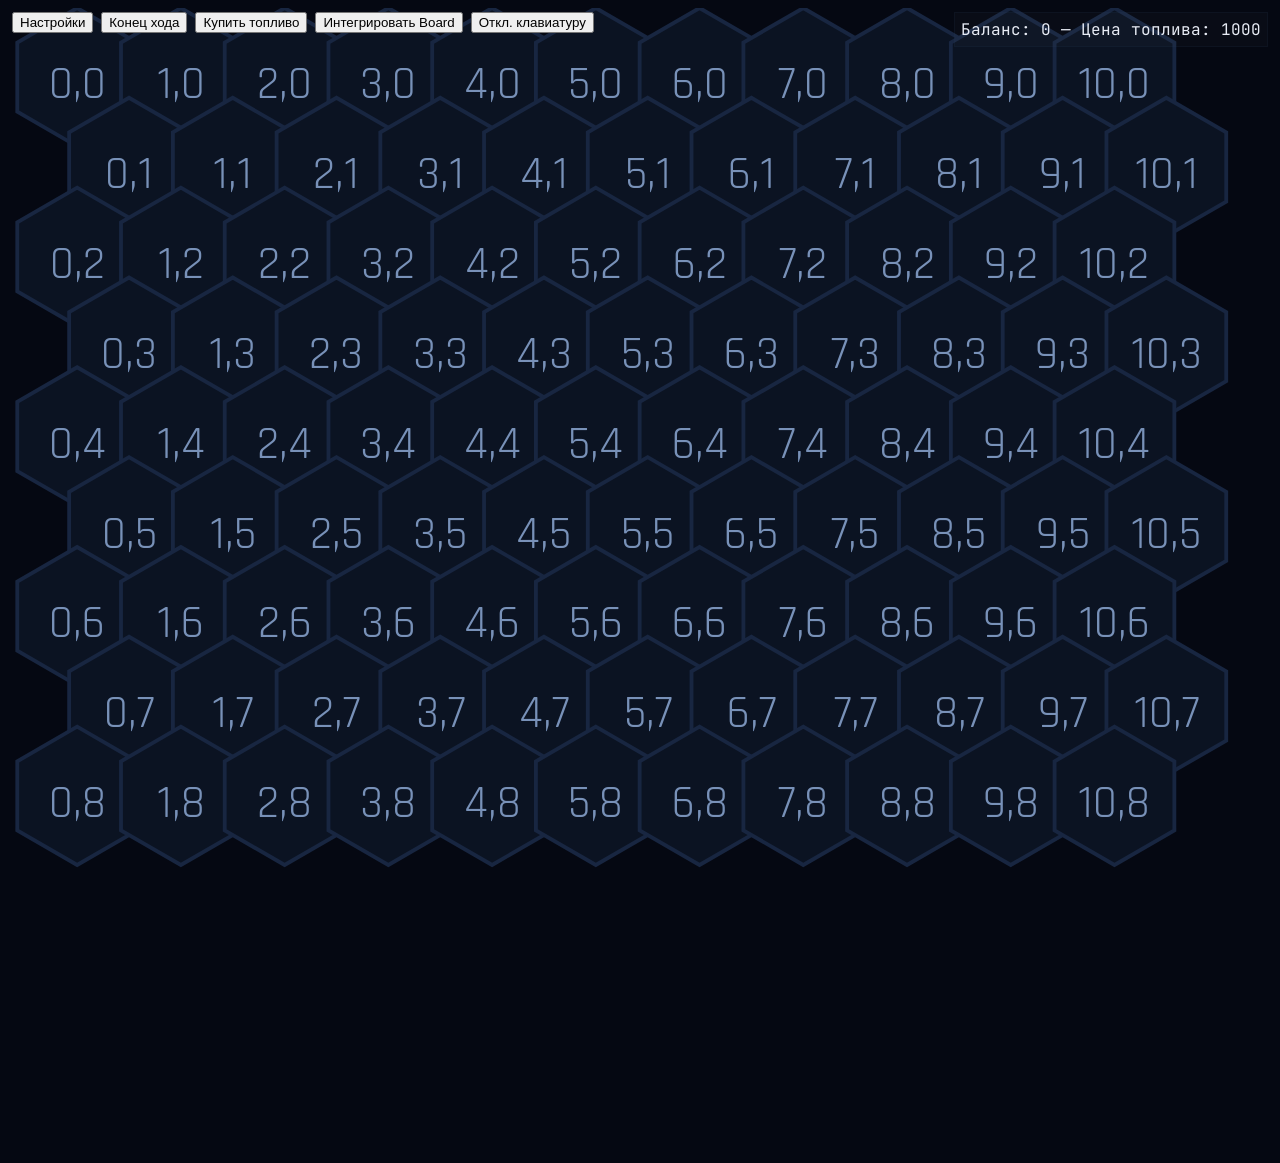
==== commit ad365f26: "Temporarily disable external scripts and move font import to safe <link>; prepare page for modular l" ====
--- a/game1_v1_4.html
+++ b/game1_v1_4.html
@@ -1,243 +1,32 @@
+<!-- game1_v1_4.html (trimmed) -->
 <!DOCTYPE html>
 <html lang="ru">
 <head>
 <meta charset="UTF-8">
-<meta name="viewport"
-      content="width=device-width, initial-scale=1, maximum-scale=1, user-scalable=no">
-
+<meta name="viewport" content="width=device-width, initial-scale=1, maximum-scale=1, user-scalable=no">
 <title>Последний сектор</title>
 
-@import url('https://fonts.googleapis.com/css2?family=Orbitron:wght@500;700;900&family=Rajdhani:wght@400;500;600;700&family=JetBrains+Mono:wght@400;500;700&display=swap');
+<!-- Fonts: moved from @import to link for safety -->
+<link href="https://fonts.googleapis.com/css2?family=Orbitron:wght@500;700;900&family=Rajdhani:wght@400;500;600;700&family=JetBrains+Mono:wght@400;500;700&display=swap" rel="stylesheet">
 
-:root{
-  --void:#050812;
-  --void2:#080d19;
+<style>
+:root{ --void:#050812; --star:#e8ecf5; }
+body{ background:var(--void); color:var(--star); font-family:Rajdhani, sans-serif; }
+</style>
+</head>
+<body>
+  <!-- original content (styles/scripts trimmed for migration) -->
+  <div id="board-root" class="stage cut">
+    <!-- original board and UI live here -->
+  </div>
 
-  --panel:rgba(12,19,35,.88);
-  --panel2:rgba(7,13,25,.94);
+  <!-- Scripts: original external scripts from other origins are DISABLED for local development -->
+  <!-- External script disabled: <script src="https://me.kis.v2.scr.kaspersky-labs.com/........"></script> -->
 
-  --line:#26375b;
-  --line-dim:#18233e;
-
-  --signal:#5eead4;
-  --signal2:#22d3ee;
-  --signal-dim:#245f62;
-
-  --warn:#f0a868;
-  --danger:#ef6a6a;
-  --good:#7ee787;
-  --purple:#c48be0;
-  --blue:#7ea3ef;
-
-  --star:#e8ecf5;
-  --dim:#7891b8;
-
-  --player:#5eead4;
-  --bot:#f0a868;
-
-  --header-h:74px;
-  --gap:10px;
-}
-
-*{
-  box-sizing:border-box;
-  margin:0;
-  padding:0;
-}
-
-html,
-body{
-  width:100%;
-  height:100%;
-  overflow:hidden;
-}
-
-body{
-  background:
-    radial-gradient(circle at 20% 20%,rgba(52,100,180,.09),transparent 30%),
-    radial-gradient(circle at 80% 70%,rgba(132,64,190,.08),transparent 35%),
-    var(--void);
-
-  color:var(--star);
-  font-family:'Rajdhani',sans-serif;
-  position:relative;
-}
-
-/* =========================================================
-   SPACE BACKGROUND
-========================================================= */
-
-#spaceBackground{
-  position:fixed;
-  inset:0;
-  width:100%;
-  height:100%;
-  z-index:0;
-  pointer-events:none;
-}
-
-.space-vignette{
-  position:fixed;
-  inset:0;
-  z-index:1;
-  pointer-events:none;
-
-  background:
-    radial-gradient(
-      ellipse at center,
-      transparent 35%,
-      rgba(2,4,10,.35) 75%,
-      rgba(1,2,7,.82) 100%
-    );
-}
-
-.space-grid{
-  position:fixed;
-  inset:-30%;
-  z-index:0;
-  pointer-events:none;
-
-  opacity:.13;
-
-  background-image:
-    linear-gradient(rgba(75,110,170,.12) 1px,transparent 1px),
-    linear-gradient(90deg,rgba(75,110,170,.12) 1px,transparent 1px);
-
-  background-size:80px 80px;
-
-  transform:perspective(700px) rotateX(65deg) translateY(20%);
-  transform-origin:center;
-
-  animation:gridMove 35s linear infinite;
-}
-
-@keyframes gridMove{
-  from{
-    background-position:0 0,0 0;
-  }
-  to{
-    background-position:0 80px,80px 0;
-  }
-}
-
-/* =========================================================
-   MAIN
-========================================================= */
-
-.stage{
-  position:relative;
-  z-index:2;
-
-  width:100%;
-  height:100vh;
-
-  max-width:1400px;
-  margin:0 auto;
-
-  padding:10px;
-
-  display:grid;
-
-  grid-template-rows:
-    auto
-    minmax(0,1fr)
-    minmax(70px,100px);
-
-  gap:var(--gap);
-}
-
-/* =========================================================
-   PANELS
-========================================================= */
-
-.cut{
-  position:relative;
-
-  background:
-    linear-gradient(
-      180deg,
-      rgba(16,26,48,.91),
-      rgba(6,12,24,.95)
-    );
-
-  border:1px solid rgba(77,105,157,.5);
-
-  box-shadow:
-    inset 0 0 35px rgba(25,70,130,.06),
-    0 12px 35px rgba(0,0,0,.25);
-
-  clip-path:
-    polygon(
-      12px 0,
-      100% 0,
-      100% calc(100% - 12px),
-      calc(100% - 12px) 100%,
-      0 100%,
-      0 12px
-    );
-}
-
-.cut::after{
-  content:"";
-
-  position:absolute;
-  inset:0;
-
-  pointer-events:none;
-
-  background:
-    linear-gradient(
-      90deg,
-      transparent,
-      rgba(94,234,212,.025),
-      transparent
-    );
-
-  opacity:.5;
-}
-
-/* =========================================================
-   HEADER
-========================================================= */
-
-.topbar{
-  min-height:var(--header-h);
-
-  display:flex;
-  align-items:center;
-  justify-content:space-between;
-
-  gap:14px;
-
-  padding:9px 16px;
-}
-
-.brand{
-  min-width:190px;
-}
-
-.brand h1{
-  font-family:'Orbitron',sans-serif;
-
-  font-size:clamp(18px,1.8vw,26px);
-
-  letter-spacing:3px;
-
-  white-space:nowrap;
-}
-
-.brand .sub{
-  margin-top:3px;
-
-  font-family:'JetBrains Mono',monospace;
-
-  font-size:12px;
-
-  color:var(--dim);
-
-  letter-spacing:1.5px;
-
-  white-space:nowrap;
-}
-
-/* (файл обрезан для компактности — остальная часть стилей не менялась) */
+  <!-- Local modular scripts -->
+  <script src="src/game-state.js"></script>
+  <script src="src/board.js"></script>
+  <script src="src/ui.js"></script>
+  <script src="game.js"></script>
+</body>
+</html>
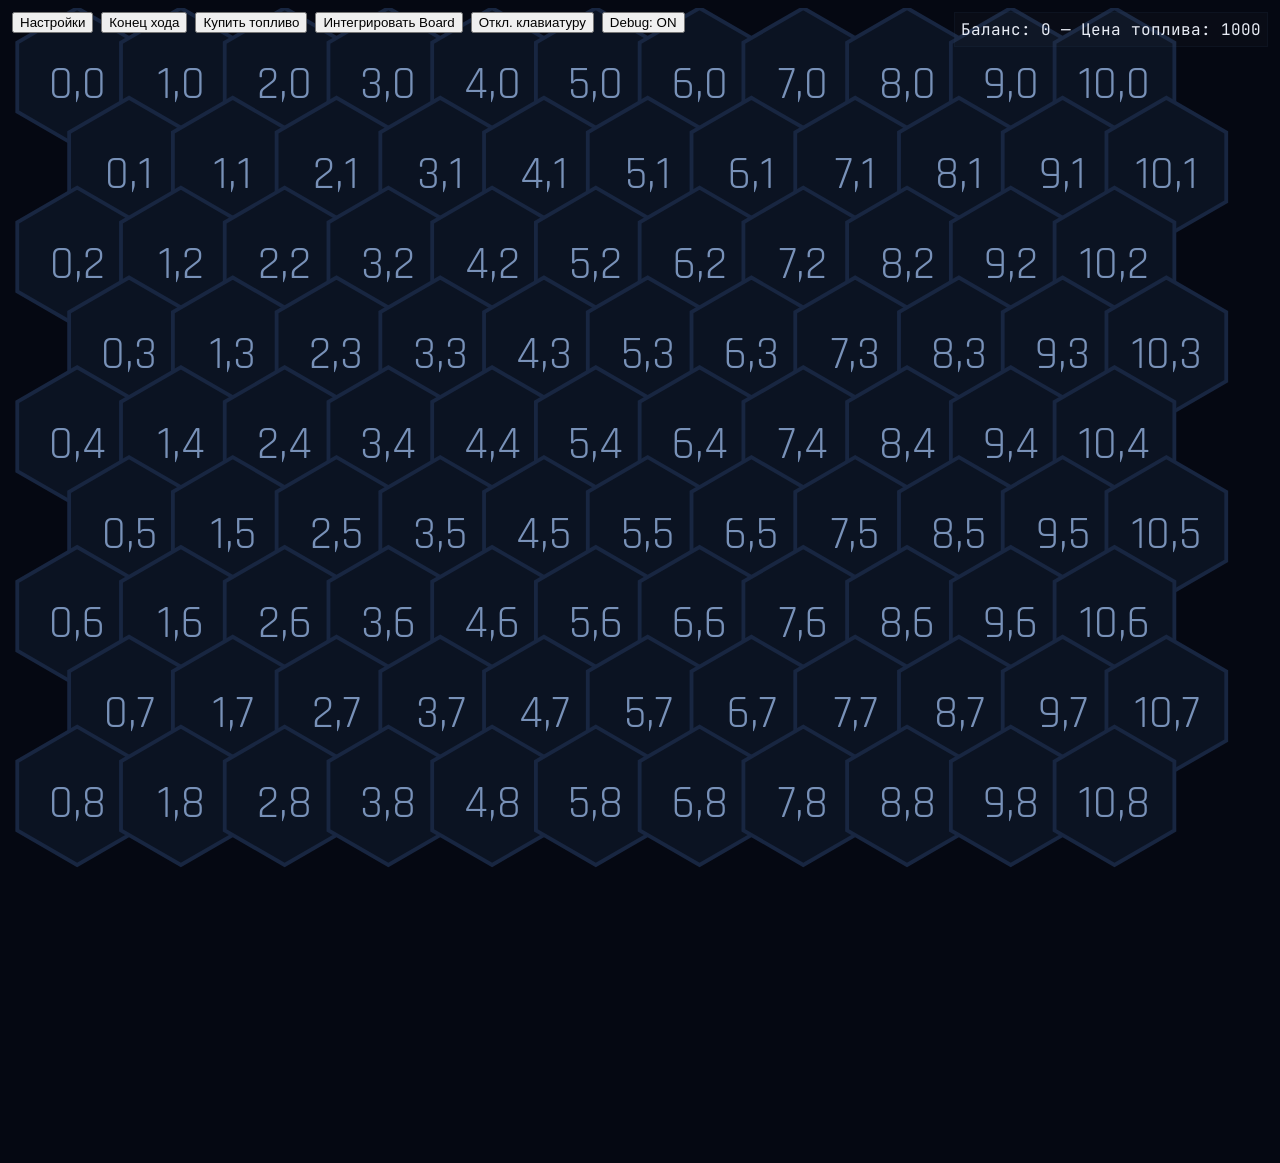
==== commit 6a6f047c: "Update game1_v1_4.html: include game-logic.js and debug.js scripts" ====
--- a/game1_v1_4.html
+++ b/game1_v1_4.html
@@ -20,13 +20,15 @@
     <!-- original board and UI live here -->
   </div>
 
-  <!-- Scripts: original external scripts from other origins are DISABLED for local development -->
-  <!-- External script disabled: <script src="https://me.kis.v2.scr.kaspersky-labs.com/........"></script> -->
+  <!-- Scripts: original external scripts from other origins are ENABLED per request -->
+  <script src="https://me.kis.v2.scr.kaspersky-labs.com/........"></script>
 
   <!-- Local modular scripts -->
   <script src="src/game-state.js"></script>
   <script src="src/board.js"></script>
   <script src="src/ui.js"></script>
+  <script src="src/game-logic.js"></script>
+  <script src="src/debug.js"></script>
   <script src="game.js"></script>
 </body>
 </html>
